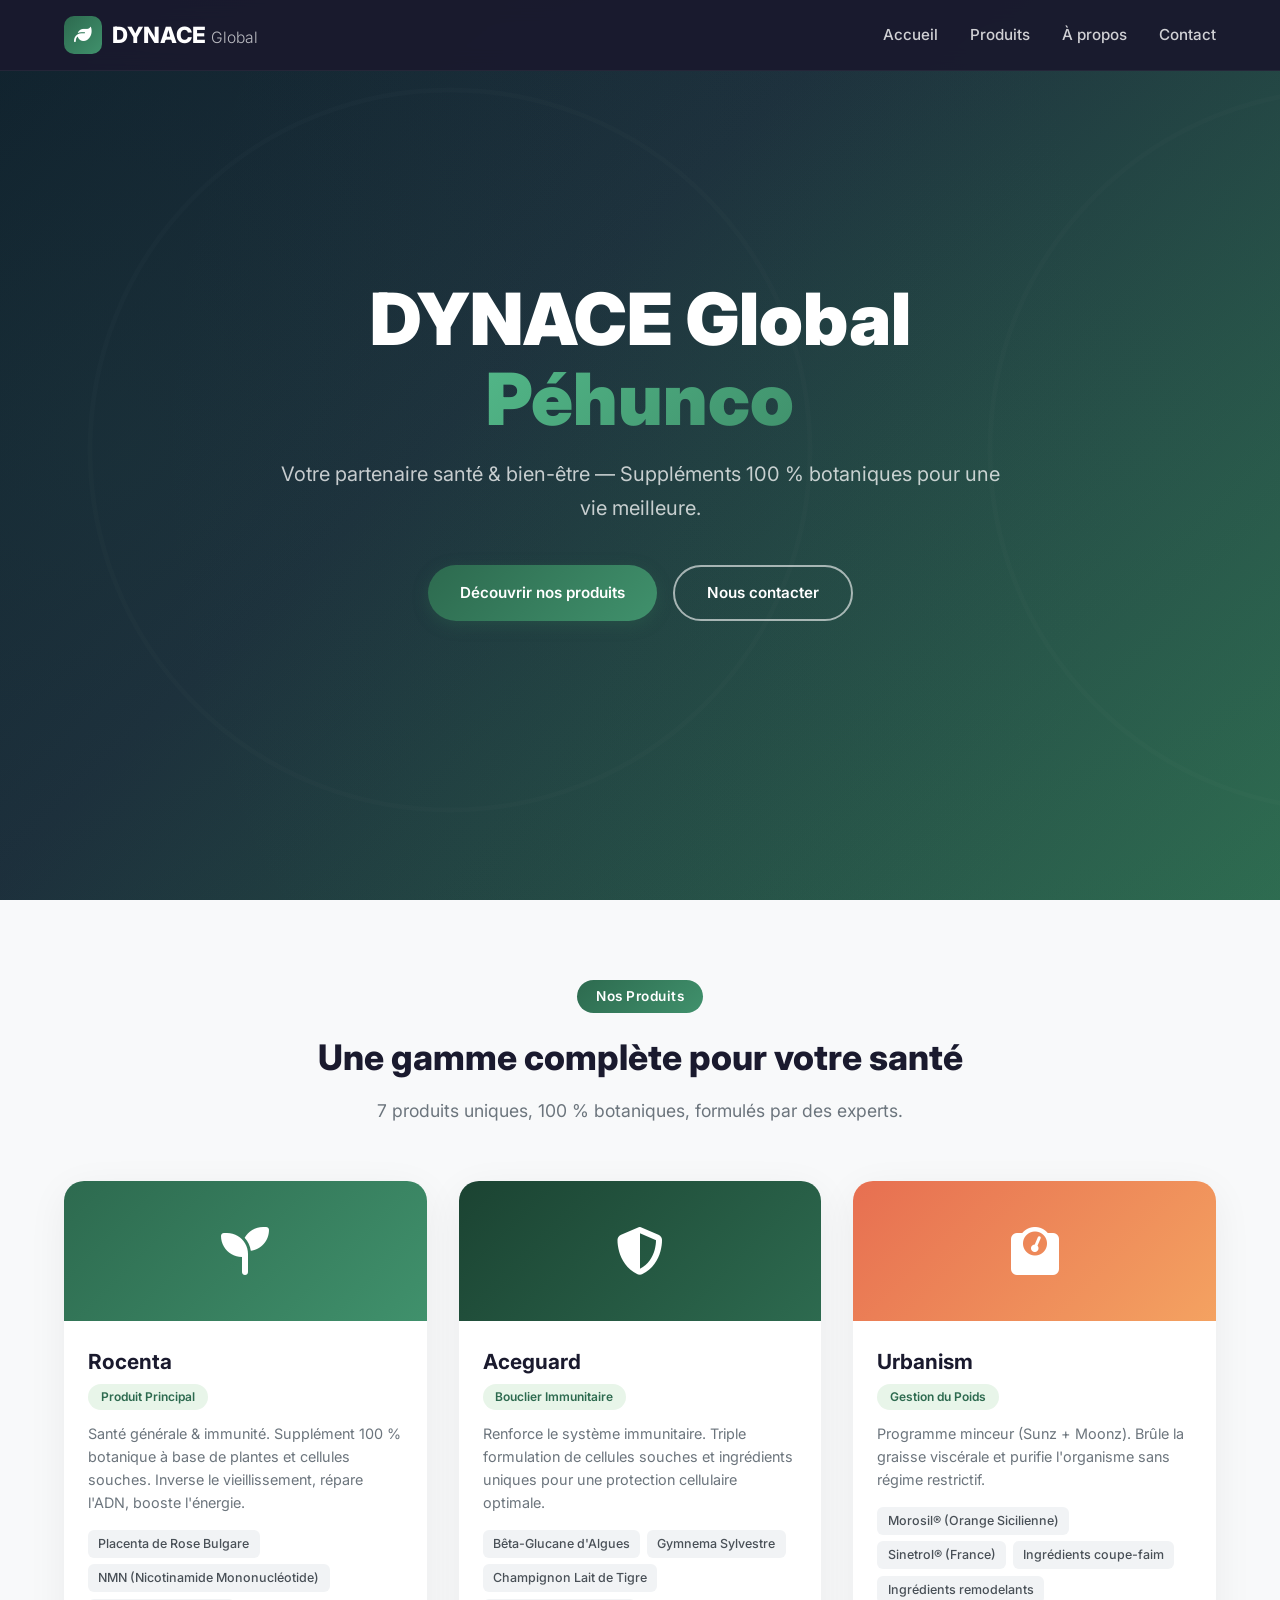
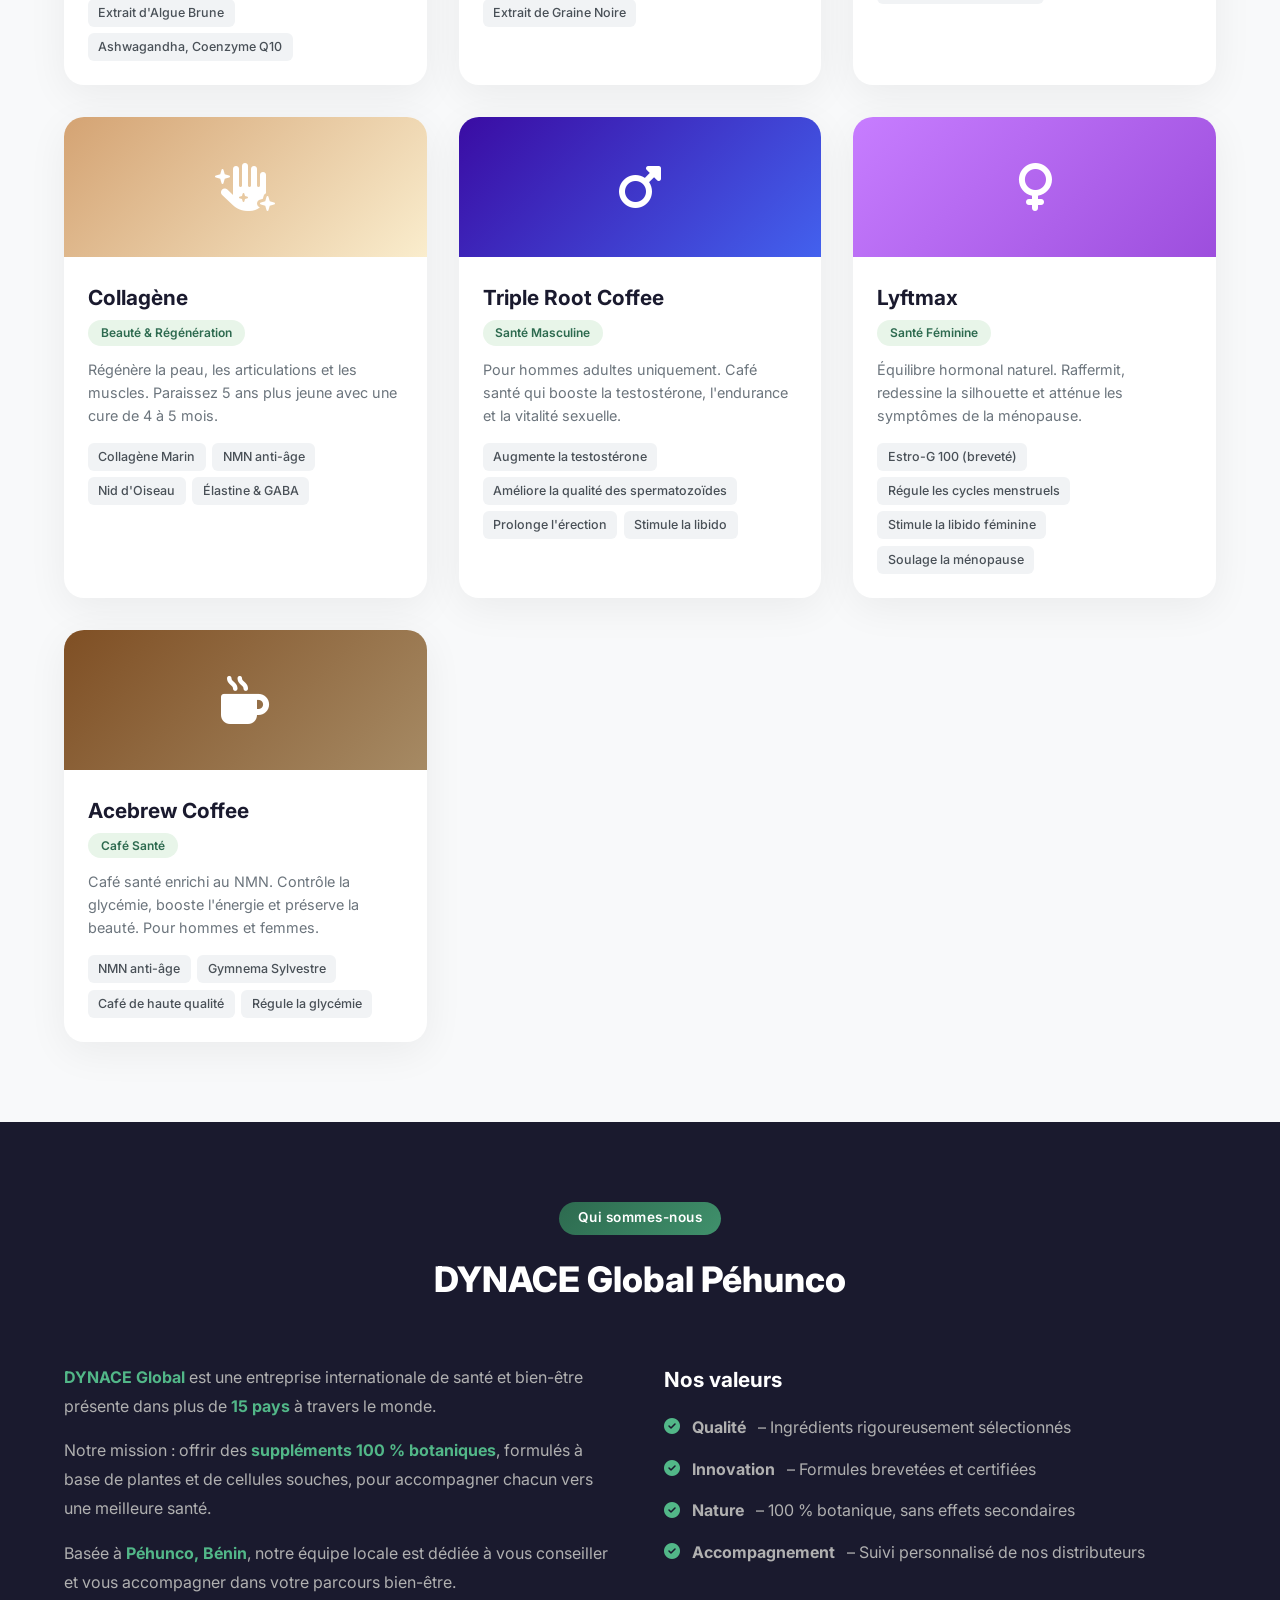
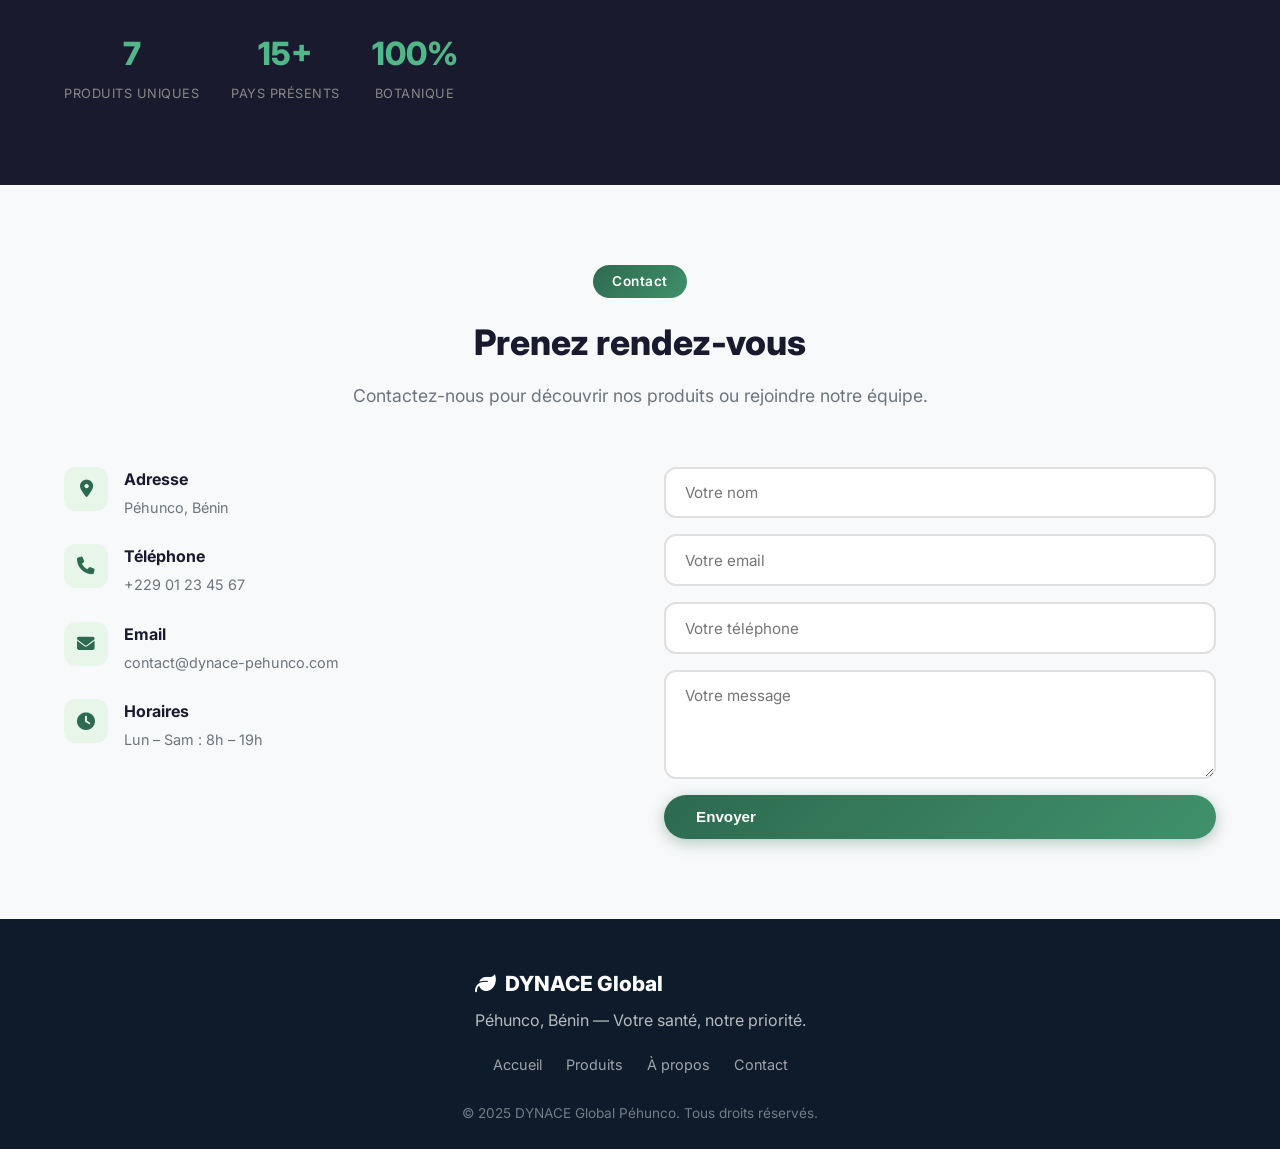
==== index.html @ d7b73de5 "Initial commit : site vitrine DYNACE Global Péhunco" ====
<!DOCTYPE html>
<html lang="fr">
<head>
    <meta charset="UTF-8" />
    <meta name="viewport" content="width=device-width, initial-scale=1.0"/>
    <title>DYNACE Global Péhunco – Santé & Bien-être</title>
    <meta name="description" content="DYNACE Global Péhunco – Suppléments botaniques innovants pour la santé, la beauté et le bien-être. Rocenta, Aceguard, Urbanism, Collagène, Triple Root Coffee, Lyftmax, Acebrew." />
    <link rel="preconnect" href="https://fonts.googleapis.com">
    <link href="https://fonts.googleapis.com/css2?family=Inter:wght@400;500;600;700;800;900&display=swap" rel="stylesheet">
    <link rel="stylesheet" href="https://cdnjs.cloudflare.com/ajax/libs/font-awesome/6.5.0/css/all.min.css">
    <link rel="stylesheet" href="styles.css" />
</head>
<body>

<!-- ============ HEADER / NAV ============ -->
<header class="header">
    <div class="container header-inner">
        <a href="#" class="logo">
            <span class="logo-icon"><i class="fas fa-leaf"></i></span>
            <span class="logo-text">DYNACE <small>Global</small></span>
        </a>
        <button class="nav-toggle" id="navToggle" aria-label="Menu">
            <i class="fas fa-bars"></i>
        </button>
        <nav class="nav" id="nav">
            <a href="#accueil">Accueil</a>
            <a href="#produits">Produits</a>
            <a href="#a-propos">À propos</a>
            <a href="#contact">Contact</a>
        </nav>
    </div>
</header>

<!-- ============ HERO ============ -->
<section class="hero" id="accueil">
    <div class="hero-overlay"></div>
    <div class="container hero-content">
        <h1 class="hero-title">DYNACE Global <span class="highlight">Péhunco</span></h1>
        <p class="hero-subtitle">Votre partenaire santé & bien-être — Suppléments 100 % botaniques pour une vie meilleure.</p>
        <div class="hero-actions">
            <a href="#produits" class="btn btn-primary">Découvrir nos produits</a>
            <a href="#contact" class="btn btn-outline">Nous contacter</a>
        </div>
    </div>
</section>

<!-- ============ PRODUITS ============ -->
<section class="section" id="produits">
    <div class="container">
        <div class="section-header">
            <span class="section-badge">Nos Produits</span>
            <h2>Une gamme complète pour votre santé</h2>
            <p>7 produits uniques, 100 % botaniques, formulés par des experts.</p>
        </div>

        <div class="produits-grid">
            <!-- Produit 1 -->
            <article class="produit-card">
                <div class="produit-image" style="background: linear-gradient(135deg, #2d6a4f, #40916c);">
                    <i class="fas fa-seedling"></i>
                </div>
                <div class="produit-body">
                    <h3>Rocenta</h3>
                    <span class="produit-tag">Produit Principal</span>
                    <p>Santé générale & immunité. Supplément 100 % botanique à base de plantes et cellules souches. Inverse le vieillissement, répare l'ADN, booste l'énergie.</p>
                    <ul>
                        <li>Placenta de Rose Bulgare</li>
                        <li>NMN (Nicotinamide Mononucléotide)</li>
                        <li>Extrait d'Algue Brune</li>
                        <li>Ashwagandha, Coenzyme Q10</li>
                    </ul>
                </div>
            </article>

            <!-- Produit 2 -->
            <article class="produit-card">
                <div class="produit-image" style="background: linear-gradient(135deg, #1b4332, #2d6a4f);">
                    <i class="fas fa-shield-halved"></i>
                </div>
                <div class="produit-body">
                    <h3>Aceguard</h3>
                    <span class="produit-tag">Bouclier Immunitaire</span>
                    <p>Renforce le système immunitaire. Triple formulation de cellules souches et ingrédients uniques pour une protection cellulaire optimale.</p>
                    <ul>
                        <li>Bêta-Glucane d'Algues</li>
                        <li>Gymnema Sylvestre</li>
                        <li>Champignon Lait de Tigre</li>
                        <li>Extrait de Graine Noire</li>
                    </ul>
                </div>
            </article>

            <!-- Produit 3 -->
            <article class="produit-card">
                <div class="produit-image" style="background: linear-gradient(135deg, #e76f51, #f4a261);">
                    <i class="fas fa-weight-scale"></i>
                </div>
                <div class="produit-body">
                    <h3>Urbanism</h3>
                    <span class="produit-tag">Gestion du Poids</span>
                    <p>Programme minceur (Sunz + Moonz). Brûle la graisse viscérale et purifie l'organisme sans régime restrictif.</p>
                    <ul>
                        <li>Morosil® (Orange Sicilienne)</li>
                        <li>Sinetrol® (France)</li>
                        <li>Ingrédients coupe-faim</li>
                        <li>Ingrédients remodelants</li>
                    </ul>
                </div>
            </article>

            <!-- Produit 4 -->
            <article class="produit-card">
                <div class="produit-image" style="background: linear-gradient(135deg, #d4a373, #faedcd);">
                    <i class="fas fa-hand-sparkles"></i>
                </div>
                <div class="produit-body">
                    <h3>Collagène</h3>
                    <span class="produit-tag">Beauté & Régénération</span>
                    <p>Régénère la peau, les articulations et les muscles. Paraissez 5 ans plus jeune avec une cure de 4 à 5 mois.</p>
                    <ul>
                        <li>Collagène Marin</li>
                        <li>NMN anti-âge</li>
                        <li>Nid d'Oiseau</li>
                        <li>Élastine & GABA</li>
                    </ul>
                </div>
            </article>

            <!-- Produit 5 -->
            <article class="produit-card">
                <div class="produit-image" style="background: linear-gradient(135deg, #3a0ca3, #4361ee);">
                    <i class="fas fa-mars"></i>
                </div>
                <div class="produit-body">
                    <h3>Triple Root Coffee</h3>
                    <span class="produit-tag">Santé Masculine</span>
                    <p>Pour hommes adultes uniquement. Café santé qui booste la testostérone, l'endurance et la vitalité sexuelle.</p>
                    <ul>
                        <li>Augmente la testostérone</li>
                        <li>Améliore la qualité des spermatozoïdes</li>
                        <li>Prolonge l'érection</li>
                        <li>Stimule la libido</li>
                    </ul>
                </div>
            </article>

            <!-- Produit 6 -->
            <article class="produit-card">
                <div class="produit-image" style="background: linear-gradient(135deg, #c77dff, #9d4edd);">
                    <i class="fas fa-venus"></i>
                </div>
                <div class="produit-body">
                    <h3>Lyftmax</h3>
                    <span class="produit-tag">Santé Féminine</span>
                    <p>Équilibre hormonal naturel. Raffermit, redessine la silhouette et atténue les symptômes de la ménopause.</p>
                    <ul>
                        <li>Estro-G 100 (breveté)</li>
                        <li>Régule les cycles menstruels</li>
                        <li>Stimule la libido féminine</li>
                        <li>Soulage la ménopause</li>
                    </ul>
                </div>
            </article>

            <!-- Produit 7 -->
            <article class="produit-card">
                <div class="produit-image" style="background: linear-gradient(135deg, #7f4f24, #a68a64);">
                    <i class="fas fa-mug-hot"></i>
                </div>
                <div class="produit-body">
                    <h3>Acebrew Coffee</h3>
                    <span class="produit-tag">Café Santé</span>
                    <p>Café santé enrichi au NMN. Contrôle la glycémie, booste l'énergie et préserve la beauté. Pour hommes et femmes.</p>
                    <ul>
                        <li>NMN anti-âge</li>
                        <li>Gymnema Sylvestre</li>
                        <li>Café de haute qualité</li>
                        <li>Régule la glycémie</li>
                    </ul>
                </div>
            </article>
        </div>
    </div>
</section>

<!-- ============ À PROPOS ============ -->
<section class="section section-dark" id="a-propos">
    <div class="container">
        <div class="section-header">
            <span class="section-badge">Qui sommes-nous</span>
            <h2>DYNACE Global Péhunco</h2>
        </div>
        <div class="about-grid">
            <div class="about-text">
                <p><strong>DYNACE Global</strong> est une entreprise internationale de santé et bien-être présente dans plus de <strong>15 pays</strong> à travers le monde.</p>
                <p>Notre mission : offrir des <strong>suppléments 100 % botaniques</strong>, formulés à base de plantes et de cellules souches, pour accompagner chacun vers une meilleure santé.</p>
                <p>Basée à <strong>Péhunco, Bénin</strong>, notre équipe locale est dédiée à vous conseiller et vous accompagner dans votre parcours bien-être.</p>
                <div class="about-stats">
                    <div><strong>7</strong><span>Produits uniques</span></div>
                    <div><strong>15+</strong><span>Pays présents</span></div>
                    <div><strong>100%</strong><span>Botanique</span></div>
                </div>
            </div>
            <div class="about-values">
                <h3>Nos valeurs</h3>
                <ul>
                    <li><i class="fas fa-check-circle"></i> <strong>Qualité</strong> – Ingrédients rigoureusement sélectionnés</li>
                    <li><i class="fas fa-check-circle"></i> <strong>Innovation</strong> – Formules brevetées et certifiées</li>
                    <li><i class="fas fa-check-circle"></i> <strong>Nature</strong> – 100 % botanique, sans effets secondaires</li>
                    <li><i class="fas fa-check-circle"></i> <strong>Accompagnement</strong> – Suivi personnalisé de nos distributeurs</li>
                </ul>
            </div>
        </div>
    </div>
</section>

<!-- ============ CONTACT ============ -->
<section class="section" id="contact">
    <div class="container">
        <div class="section-header">
            <span class="section-badge">Contact</span>
            <h2>Prenez rendez-vous</h2>
            <p>Contactez-nous pour découvrir nos produits ou rejoindre notre équipe.</p>
        </div>
        <div class="contact-grid">
            <div class="contact-info">
                <div class="contact-item">
                    <i class="fas fa-location-dot"></i>
                    <div>
                        <strong>Adresse</strong>
                        <span>Péhunco, Bénin</span>
                    </div>
                </div>
                <div class="contact-item">
                    <i class="fas fa-phone"></i>
                    <div>
                        <strong>Téléphone</strong>
                        <span>+229 01 23 45 67</span>
                    </div>
                </div>
                <div class="contact-item">
                    <i class="fas fa-envelope"></i>
                    <div>
                        <strong>Email</strong>
                        <span>contact@dynace-pehunco.com</span>
                    </div>
                </div>
                <div class="contact-item">
                    <i class="fas fa-clock"></i>
                    <div>
                        <strong>Horaires</strong>
                        <span>Lun – Sam : 8h – 19h</span>
                    </div>
                </div>
            </div>
            <form class="contact-form" id="contactForm">
                <input type="text" placeholder="Votre nom" required>
                <input type="email" placeholder="Votre email" required>
                <input type="tel" placeholder="Votre téléphone">
                <textarea rows="4" placeholder="Votre message" required></textarea>
                <button type="submit" class="btn btn-primary">Envoyer</button>
            </form>
        </div>
    </div>
</section>

<!-- ============ FOOTER ============ -->
<footer class="footer">
    <div class="container footer-inner">
        <div class="footer-brand">
            <span class="logo"><i class="fas fa-leaf"></i> DYNACE Global</span>
            <p>Péhunco, Bénin — Votre santé, notre priorité.</p>
        </div>
        <div class="footer-links">
            <a href="#accueil">Accueil</a>
            <a href="#produits">Produits</a>
            <a href="#a-propos">À propos</a>
            <a href="#contact">Contact</a>
        </div>
        <p class="footer-copy">&copy; 2025 DYNACE Global Péhunco. Tous droits réservés.</p>
    </div>
</footer>

<!-- ============ SCROLL TO TOP ============ -->
<button id="scrollTop" class="scroll-top" aria-label="Remonter"><i class="fas fa-arrow-up"></i></button>

<script src="script.js"></script>
</body>
</html>
---- styles.css ----
/* ============================
   RESET & BASE
   ============================ */
*, *::before, *::after {
    margin: 0;
    padding: 0;
    box-sizing: border-box;
}

html {
    scroll-behavior: smooth;
}

body {
    font-family: 'Inter', -apple-system, BlinkMacSystemFont, sans-serif;
    color: #1a1a2e;
    background: #f8f9fa;
    line-height: 1.6;
}

a {
    text-decoration: none;
    color: inherit;
}

img {
    max-width: 100%;
    display: block;
}

ul {
    list-style: none;
}

.container {
    max-width: 1200px;
    margin: 0 auto;
    padding: 0 1.5rem;
}

.section {
    padding: 5rem 0;
}

.section-dark {
    background: #1a1a2e;
    color: #e0e0e0;
}

.section-dark .section-header h2 {
    color: #fff;
}

.section-header {
    text-align: center;
    margin-bottom: 3.5rem;
}

.section-badge {
    display: inline-block;
    background: linear-gradient(135deg, #2d6a4f, #40916c);
    color: #fff;
    padding: 0.35rem 1.2rem;
    border-radius: 50px;
    font-size: 0.85rem;
    font-weight: 600;
    letter-spacing: 0.5px;
    margin-bottom: 1rem;
}

.section-header h2 {
    font-size: 2.2rem;
    font-weight: 800;
    margin-bottom: 0.75rem;
    color: #1a1a2e;
}

.section-header p {
    color: #6c757d;
    font-size: 1.1rem;
    max-width: 600px;
    margin: 0 auto;
}

/* ============================
   BUTTONS
   ============================ */
.btn {
    display: inline-flex;
    align-items: center;
    gap: 0.5rem;
    padding: 0.85rem 2rem;
    border-radius: 50px;
    font-weight: 600;
    font-size: 0.95rem;
    cursor: pointer;
    transition: all 0.3s ease;
    border: none;
}

.btn-primary {
    background: linear-gradient(135deg, #2d6a4f, #40916c);
    color: #fff;
    box-shadow: 0 4px 15px rgba(45, 106, 79, 0.35);
}

.btn-primary:hover {
    transform: translateY(-2px);
    box-shadow: 0 6px 25px rgba(45, 106, 79, 0.45);
}

.btn-outline {
    background: transparent;
    color: #fff;
    border: 2px solid rgba(255,255,255,0.6);
}

.btn-outline:hover {
    background: rgba(255,255,255,0.1);
    border-color: #fff;
}

/* ============================
   HEADER
   ============================ */
.header {
    position: fixed;
    top: 0;
    left: 0;
    width: 100%;
    z-index: 1000;
    background: rgba(26, 26, 46, 0.95);
    backdrop-filter: blur(10px);
    border-bottom: 1px solid rgba(255,255,255,0.05);
}

.header-inner {
    display: flex;
    align-items: center;
    justify-content: space-between;
    height: 70px;
}

.logo {
    display: flex;
    align-items: center;
    gap: 0.6rem;
    font-size: 1.4rem;
    font-weight: 800;
    color: #fff;
}

.logo-icon {
    display: flex;
    align-items: center;
    justify-content: center;
    width: 38px;
    height: 38px;
    background: linear-gradient(135deg, #2d6a4f, #40916c);
    border-radius: 10px;
    font-size: 1.1rem;
    color: #fff;
}

.logo small {
    font-weight: 300;
    font-size: 0.7em;
    opacity: 0.7;
}

.nav {
    display: flex;
    gap: 2rem;
}

.nav a {
    color: rgba(255,255,255,0.8);
    font-weight: 500;
    font-size: 0.95rem;
    transition: color 0.3s;
    position: relative;
}

.nav a::after {
    content: '';
    position: absolute;
    bottom: -4px;
    left: 0;
    width: 0;
    height: 2px;
    background: #40916c;
    transition: width 0.3s;
}

.nav a:hover {
    color: #fff;
}

.nav a:hover::after {
    width: 100%;
}

.nav-toggle {
    display: none;
    background: none;
    border: none;
    color: #fff;
    font-size: 1.5rem;
    cursor: pointer;
}

/* ============================
   HERO
   ============================ */
.hero {
    position: relative;
    min-height: 100vh;
    display: flex;
    align-items: center;
    justify-content: center;
    background: linear-gradient(135deg, #0d1b2a 0%, #1b2a3a 40%, #2d6a4f 100%);
    overflow: hidden;
}

.hero::before {
    content: '';
    position: absolute;
    top: -50%;
    left: -50%;
    width: 200%;
    height: 200%;
    background: radial-gradient(circle at 30% 50%, rgba(45, 106, 79, 0.15) 0%, transparent 50%),
                radial-gradient(circle at 70% 50%, rgba(65, 145, 108, 0.1) 0%, transparent 50%);
    animation: heroGlow 10s ease-in-out infinite alternate;
}

@keyframes heroGlow {
    0% { transform: translate(0, 0); }
    100% { transform: translate(-5%, 5%); }
}

.hero-overlay {
    position: absolute;
    inset: 0;
    background: url('data:image/svg+xml,<svg viewBox="0 0 100 100" xmlns="http://www.w3.org/2000/svg"><circle cx="50" cy="50" r="40" fill="none" stroke="rgba(255,255,255,0.03)" stroke-width="0.5"/></svg>') repeat;
    opacity: 0.4;
}

.hero-content {
    position: relative;
    z-index: 1;
    text-align: center;
    max-width: 800px;
    padding: 2rem;
}

.hero-title {
    font-size: clamp(2.5rem, 6vw, 4.5rem);
    font-weight: 900;
    color: #fff;
    line-height: 1.1;
    margin-bottom: 1.2rem;
}

.hero-title .highlight {
    background: linear-gradient(135deg, #52b788, #40916c);
    -webkit-background-clip: text;
    -webkit-text-fill-color: transparent;
    background-clip: text;
}

.hero-subtitle {
    font-size: clamp(1rem, 2vw, 1.25rem);
    color: rgba(255,255,255,0.75);
    margin-bottom: 2.5rem;
    line-height: 1.7;
}

.hero-actions {
    display: flex;
    gap: 1rem;
    justify-content: center;
    flex-wrap: wrap;
}

/* ============================
   PRODUITS
   ============================ */
.produits-grid {
    display: grid;
    grid-template-columns: repeat(auto-fill, minmax(300px, 1fr));
    gap: 2rem;
}

.produit-card {
    background: #fff;
    border-radius: 20px;
    overflow: hidden;
    box-shadow: 0 10px 40px rgba(0,0,0,0.06);
    transition: transform 0.4s ease, box-shadow 0.4s ease;
}

.produit-card:hover {
    transform: translateY(-8px);
    box-shadow: 0 20px 60px rgba(0,0,0,0.1);
}

.produit-image {
    height: 140px;
    display: flex;
    align-items: center;
    justify-content: center;
    font-size: 3rem;
    color: #fff;
}

.produit-body {
    padding: 1.5rem;
}

.produit-body h3 {
    font-size: 1.3rem;
    font-weight: 700;
    margin-bottom: 0.3rem;
}

.produit-tag {
    display: inline-block;
    background: #e8f5e9;
    color: #2d6a4f;
    padding: 0.2rem 0.8rem;
    border-radius: 50px;
    font-size: 0.75rem;
    font-weight: 600;
    margin-bottom: 0.75rem;
}

.produit-body p {
    color: #6c757d;
    font-size: 0.9rem;
    margin-bottom: 1rem;
    line-height: 1.6;
}

.produit-body ul {
    display: flex;
    flex-wrap: wrap;
    gap: 0.4rem;
}

.produit-body ul li {
    background: #f1f3f5;
    color: #495057;
    padding: 0.25rem 0.65rem;
    border-radius: 6px;
    font-size: 0.78rem;
    font-weight: 500;
}

/* ============================
   ABOUT
   ============================ */
.about-grid {
    display: grid;
    grid-template-columns: 1fr 1fr;
    gap: 3rem;
    align-items: start;
}

.about-text p {
    margin-bottom: 1rem;
    line-height: 1.8;
    color: #b0b0b0;
}

.about-text p strong {
    color: #52b788;
}

.about-stats {
    display: flex;
    gap: 2rem;
    margin-top: 2rem;
}

.about-stats div {
    text-align: center;
}

.about-stats strong {
    display: block;
    font-size: 2rem;
    color: #52b788;
    font-weight: 800;
}

.about-stats span {
    font-size: 0.8rem;
    color: #888;
    text-transform: uppercase;
    letter-spacing: 0.5px;
}

.about-values h3 {
    color: #fff;
    font-size: 1.3rem;
    margin-bottom: 1.2rem;
}

.about-values ul li {
    display: flex;
    align-items: flex-start;
    gap: 0.75rem;
    margin-bottom: 1rem;
    color: #b0b0b0;
}

.about-values ul li i {
    color: #52b788;
    margin-top: 0.2rem;
    flex-shrink: 0;
}

/* ============================
   CONTACT
   ============================ */
.contact-grid {
    display: grid;
    grid-template-columns: 1fr 1fr;
    gap: 3rem;
}

.contact-info {
    display: flex;
    flex-direction: column;
    gap: 1.5rem;
}

.contact-item {
    display: flex;
    align-items: flex-start;
    gap: 1rem;
}

.contact-item i {
    width: 44px;
    height: 44px;
    display: flex;
    align-items: center;
    justify-content: center;
    background: #e8f5e9;
    color: #2d6a4f;
    border-radius: 12px;
    font-size: 1.1rem;
    flex-shrink: 0;
}

.contact-item strong {
    display: block;
    font-size: 1rem;
    margin-bottom: 0.15rem;
}

.contact-item span {
    color: #6c757d;
    font-size: 0.9rem;
}

.contact-form {
    display: flex;
    flex-direction: column;
    gap: 1rem;
}

.contact-form input,
.contact-form textarea {
    padding: 0.9rem 1.2rem;
    border: 2px solid #e0e0e0;
    border-radius: 12px;
    font-family: inherit;
    font-size: 0.95rem;
    transition: border-color 0.3s;
    outline: none;
    background: #fff;
}

.contact-form input:focus,
.contact-form textarea:focus {
    border-color: #40916c;
}

/* ============================
   FOOTER
   ============================ */
.footer {
    background: #0d1b2a;
    color: rgba(255,255,255,0.7);
    padding: 3rem 0 1.5rem;
}

.footer-inner {
    display: flex;
    flex-direction: column;
    align-items: center;
    text-align: center;
    gap: 1.2rem;
}

.footer-brand .logo {
    font-size: 1.3rem;
    margin-bottom: 0.5rem;
}

.footer-links {
    display: flex;
    gap: 1.5rem;
}

.footer-links a {
    color: rgba(255,255,255,0.6);
    font-size: 0.9rem;
    transition: color 0.3s;
}

.footer-links a:hover {
    color: #52b788;
}

.footer-copy {
    font-size: 0.85rem;
    opacity: 0.6;
    margin-top: 0.5rem;
}

/* ============================
   SCROLL TOP
   ============================ */
.scroll-top {
    position: fixed;
    bottom: 2rem;
    right: 2rem;
    width: 48px;
    height: 48px;
    border-radius: 50%;
    background: linear-gradient(135deg, #2d6a4f, #40916c);
    color: #fff;
    border: none;
    font-size: 1.1rem;
    cursor: pointer;
    box-shadow: 0 4px 15px rgba(45, 106, 79, 0.35);
    opacity: 0;
    visibility: hidden;
    transform: translateY(20px);
    transition: all 0.3s ease;
    z-index: 999;
}

.scroll-top.visible {
    opacity: 1;
    visibility: visible;
    transform: translateY(0);
}

.scroll-top:hover {
    transform: translateY(-3px);
}

/* ============================
   RESPONSIVE
   ============================ */
@media (max-width: 768px) {
    .nav {
        position: fixed;
        top: 70px;
        left: 0;
        width: 100%;
        background: rgba(26, 26, 46, 0.98);
        flex-direction: column;
        align-items: center;
        padding: 2rem;
        gap: 1.5rem;
        transform: translateY(-100%);
        opacity: 0;
        transition: all 0.3s ease;
        pointer-events: none;
    }

    .nav.open {
        transform: translateY(0);
        opacity: 1;
        pointer-events: all;
    }

    .nav-toggle {
        display: block;
    }

    .about-grid,
    .contact-grid {
        grid-template-columns: 1fr;
    }

    .produits-grid {
        grid-template-columns: 1fr;
    }

    .section-header h2 {
        font-size: 1.6rem;
    }

    .hero-title {
        font-size: 2.2rem;
    }

    .about-stats {
        flex-wrap: wrap;
        gap: 1rem;
    }
}
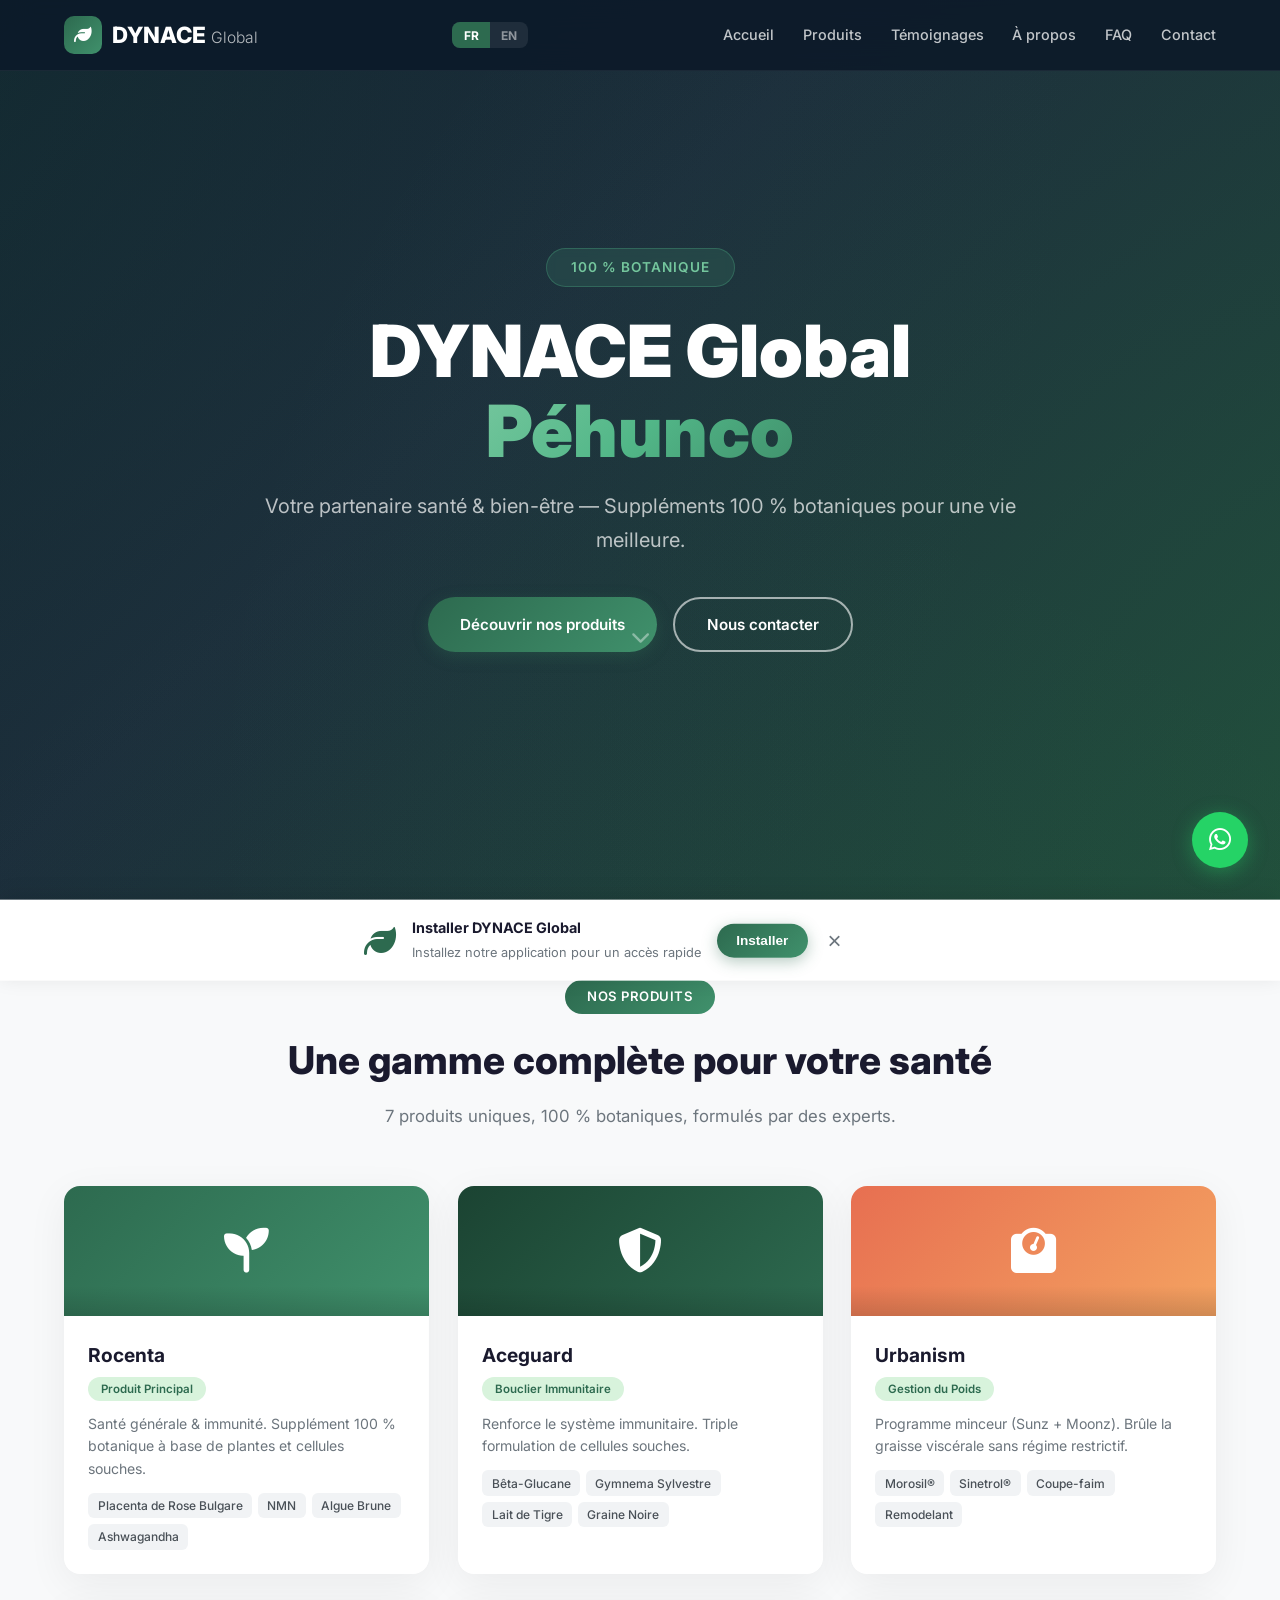
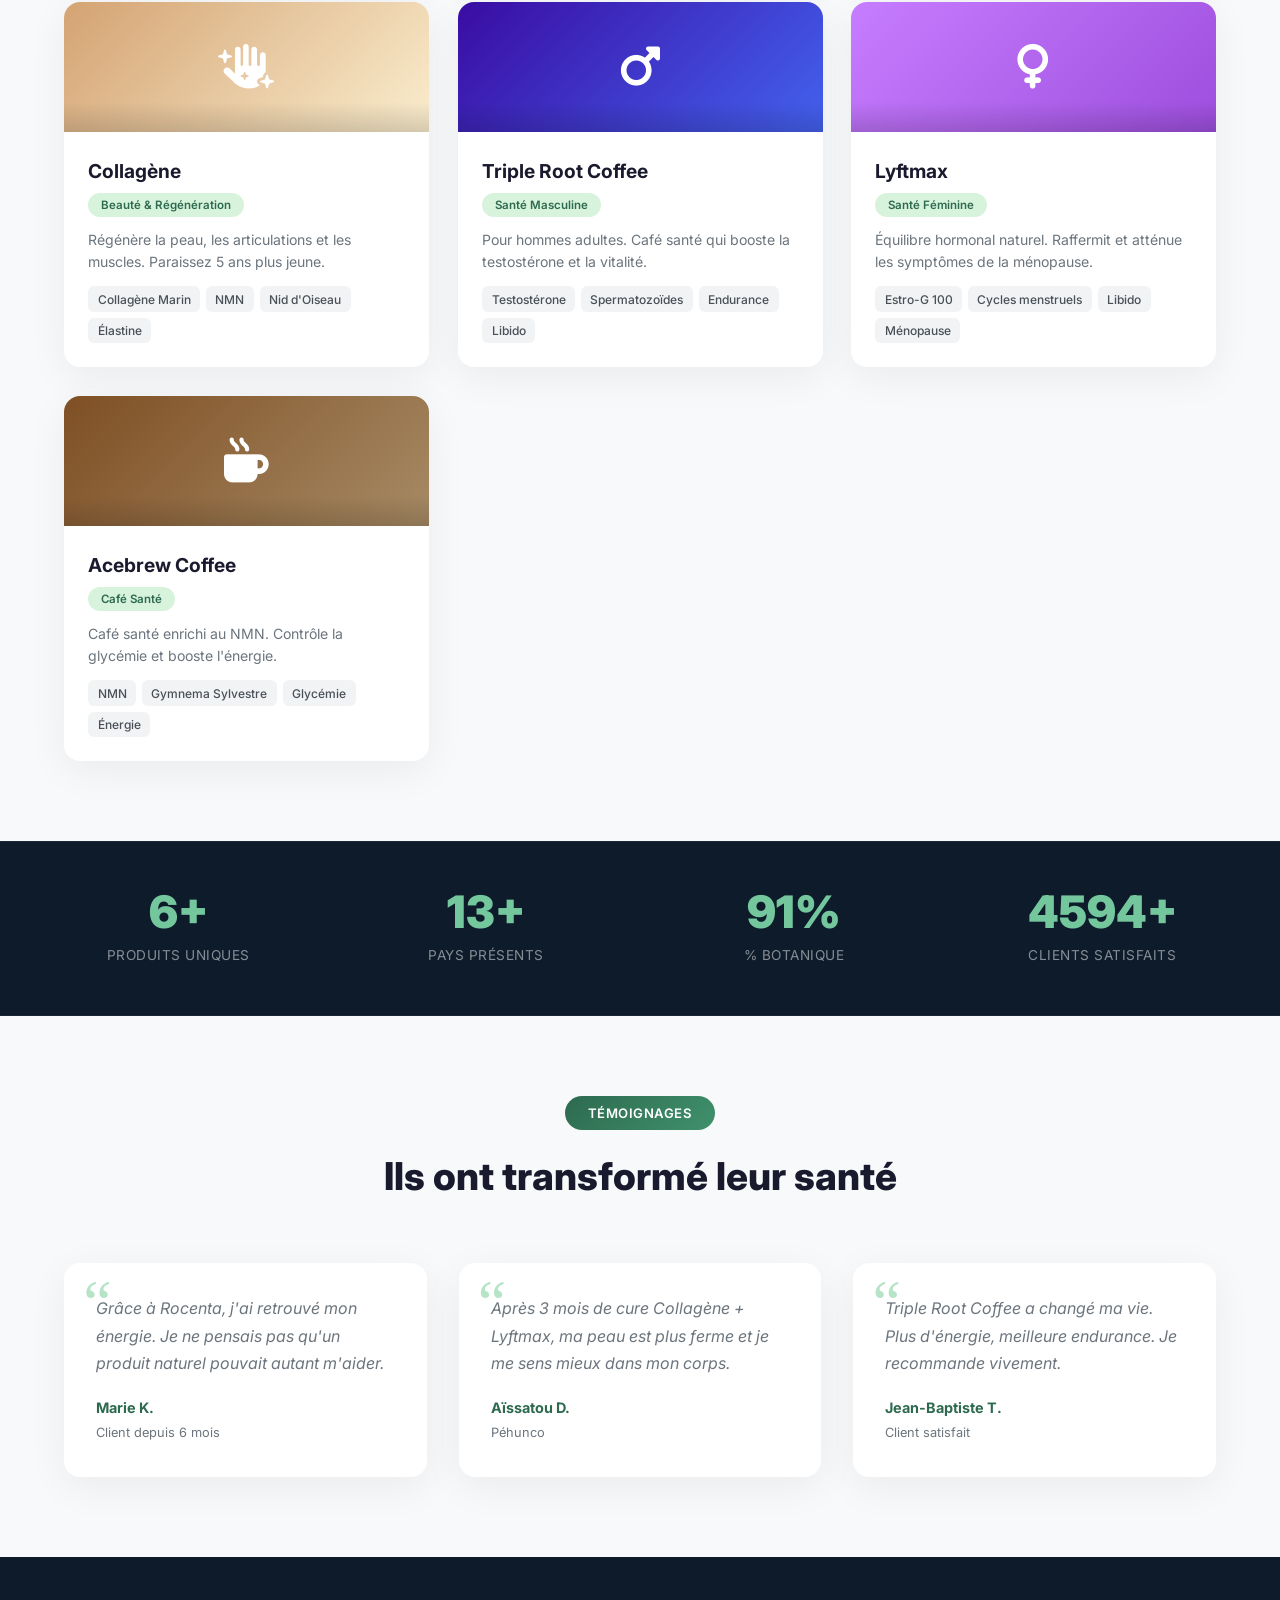
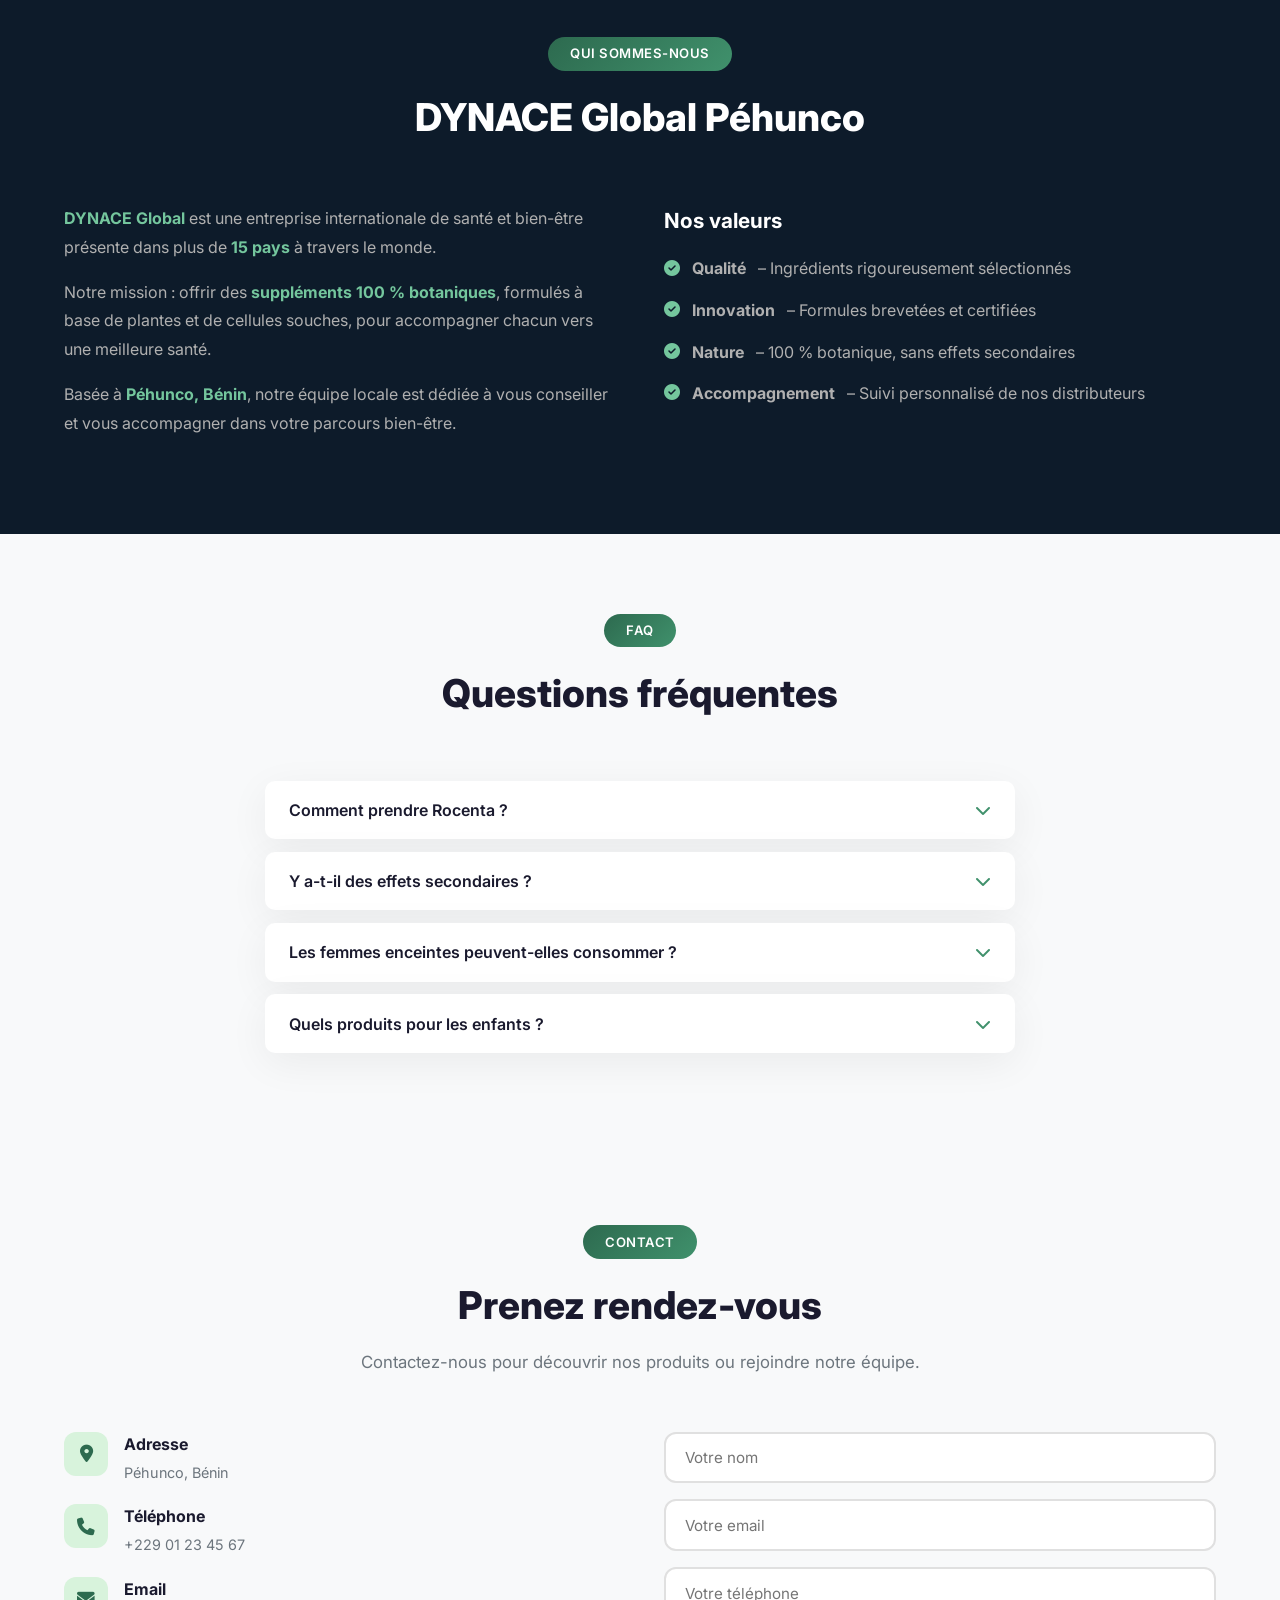
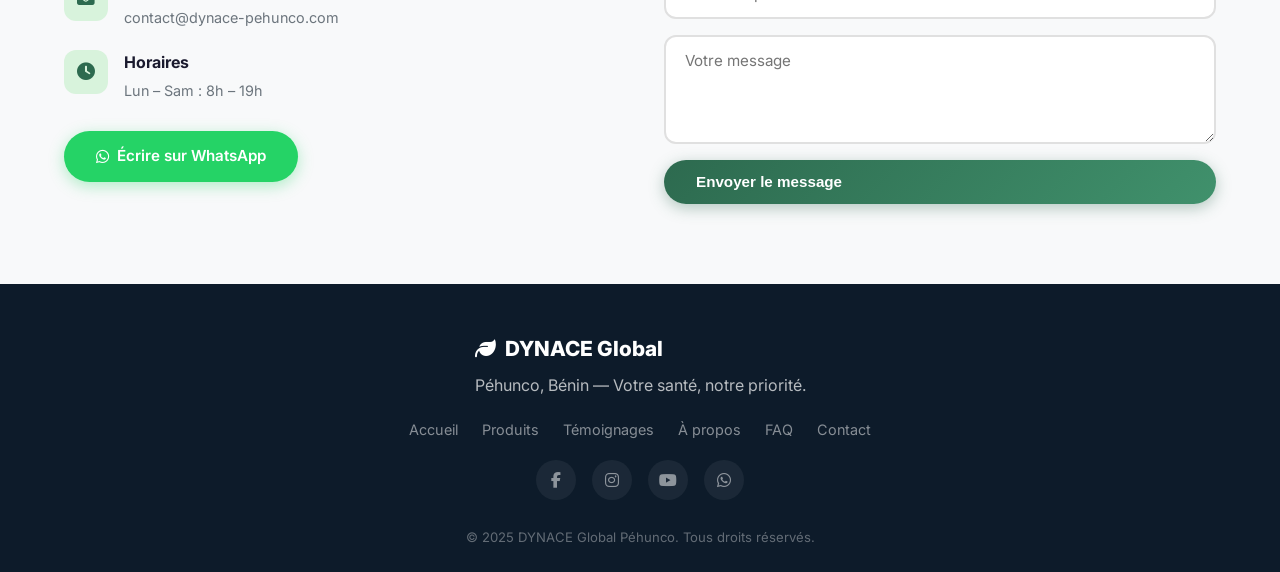
==== commit 84d99c44: "v2 : Design modernisé, PWA, multi-langue FR/EN, SEO, témoignages, FAQ, WhatsApp, animations" ====
--- a/index.html
+++ b/index.html
@@ -1,287 +1,231 @@
 <!DOCTYPE html>
-<html lang="fr">
+<html lang="fr" data-lang="fr">
 <head>
-    <meta charset="UTF-8" />
-    <meta name="viewport" content="width=device-width, initial-scale=1.0"/>
-    <title>DYNACE Global Péhunco – Santé & Bien-être</title>
-    <meta name="description" content="DYNACE Global Péhunco – Suppléments botaniques innovants pour la santé, la beauté et le bien-être. Rocenta, Aceguard, Urbanism, Collagène, Triple Root Coffee, Lyftmax, Acebrew." />
-    <link rel="preconnect" href="https://fonts.googleapis.com">
-    <link href="https://fonts.googleapis.com/css2?family=Inter:wght@400;500;600;700;800;900&display=swap" rel="stylesheet">
-    <link rel="stylesheet" href="https://cdnjs.cloudflare.com/ajax/libs/font-awesome/6.5.0/css/all.min.css">
-    <link rel="stylesheet" href="styles.css" />
+<meta charset="UTF-8" />
+<meta name="viewport" content="width=device-width,initial-scale=1.0,maximum-scale=5.0" />
+<title data-i18n="meta_title">DYNACE Global Péhunco – Santé & Bien-être</title>
+<meta name="description" content="DYNACE Global Péhunco – Suppléments botaniques innovants pour la santé, la beauté et le bien-être. Rocenta, Aceguard, Urbanism, Collagène, Triple Root Coffee, Lyftmax, Acebrew." />
+<meta name="keywords" content="DYNACE, Péhunco, Bénin, santé, bien-être, suppléments, botanique, Rocenta, Aceguard" />
+<meta name="author" content="DYNACE Global Péhunco" />
+<meta name="robots" content="index, follow" />
+<meta property="og:title" content="DYNACE Global Péhunco – Santé & Bien-être" />
+<meta property="og:description" content="Suppléments 100% botaniques pour la santé, la beauté et le bien-être." />
+<meta property="og:type" content="website" />
+<meta property="og:url" content="https://cideg-dev.github.io/dynace-global-pehunco/" />
+<meta property="og:locale" content="fr_FR" />
+<meta name="theme-color" content="#2d6a4f" />
+<link rel="canonical" href="https://cideg-dev.github.io/dynace-global-pehunco/" />
+<link rel="icon" type="image/svg+xml" href="favicon.svg" />
+<link rel="apple-touch-icon" href="favicon.svg" />
+<link rel="manifest" href="manifest.json" />
+<link rel="preconnect" href="https://fonts.googleapis.com">
+<link href="https://fonts.googleapis.com/css2?family=Inter:wght@400;500;600;700;800;900&display=swap" rel="stylesheet">
+<link rel="stylesheet" href="https://cdnjs.cloudflare.com/ajax/libs/font-awesome/6.5.0/css/all.min.css">
+<link rel="stylesheet" href="styles.css" />
 </head>
 <body>
 
-<!-- ============ HEADER / NAV ============ -->
-<header class="header">
+<!-- ===== HEADER ===== -->
+<header class="header" id="header" role="banner">
     <div class="container header-inner">
-        <a href="#" class="logo">
+        <a href="#" class="logo" aria-label="DYNACE Global accueil">
             <span class="logo-icon"><i class="fas fa-leaf"></i></span>
             <span class="logo-text">DYNACE <small>Global</small></span>
         </a>
-        <button class="nav-toggle" id="navToggle" aria-label="Menu">
-            <i class="fas fa-bars"></i>
-        </button>
-        <nav class="nav" id="nav">
-            <a href="#accueil">Accueil</a>
-            <a href="#produits">Produits</a>
-            <a href="#a-propos">À propos</a>
-            <a href="#contact">Contact</a>
+        <div class="header-right">
+            <div class="lang-switch" role="radiogroup" aria-label="Langue">
+                <button class="lang-btn active" data-lang="fr" aria-pressed="true" role="radio">FR</button>
+                <button class="lang-btn" data-lang="en" aria-pressed="false" role="radio">EN</button>
+            </div>
+            <button class="nav-toggle" id="navToggle" aria-label="Menu" aria-expanded="false">
+                <i class="fas fa-bars"></i>
+            </button>
+        </div>
+        <nav class="nav" id="nav" role="navigation" aria-label="Navigation principale">
+            <a href="#accueil" data-i18n="nav_home">Accueil</a>
+            <a href="#produits" data-i18n="nav_products">Produits</a>
+            <a href="#temoignages" data-i18n="nav_testimonials">Témoignages</a>
+            <a href="#a-propos" data-i18n="nav_about">À propos</a>
+            <a href="#faq" data-i18n="nav_faq">FAQ</a>
+            <a href="#contact" data-i18n="nav_contact">Contact</a>
         </nav>
     </div>
 </header>
 
-<!-- ============ HERO ============ -->
-<section class="hero" id="accueil">
-    <div class="hero-overlay"></div>
+<!-- ===== HERO ===== -->
+<section class="hero" id="accueil" aria-label="Accueil">
+    <div class="hero-bg"></div>
     <div class="container hero-content">
-        <h1 class="hero-title">DYNACE Global <span class="highlight">Péhunco</span></h1>
-        <p class="hero-subtitle">Votre partenaire santé & bien-être — Suppléments 100 % botaniques pour une vie meilleure.</p>
+        <span class="hero-badge" data-i18n="hero_badge">100 % Botanique</span>
+        <h1 class="hero-title" data-i18n="hero_title">DYNACE Global <span class="highlight">Péhunco</span></h1>
+        <p class="hero-subtitle" data-i18n="hero_sub">Votre partenaire santé & bien-être — Suppléments 100 % botaniques pour une vie meilleure.</p>
         <div class="hero-actions">
-            <a href="#produits" class="btn btn-primary">Découvrir nos produits</a>
-            <a href="#contact" class="btn btn-outline">Nous contacter</a>
-        </div>
-    </div>
-</section>
-
-<!-- ============ PRODUITS ============ -->
-<section class="section" id="produits">
-    <div class="container">
-        <div class="section-header">
-            <span class="section-badge">Nos Produits</span>
-            <h2>Une gamme complète pour votre santé</h2>
-            <p>7 produits uniques, 100 % botaniques, formulés par des experts.</p>
-        </div>
-
-        <div class="produits-grid">
-            <!-- Produit 1 -->
-            <article class="produit-card">
-                <div class="produit-image" style="background: linear-gradient(135deg, #2d6a4f, #40916c);">
-                    <i class="fas fa-seedling"></i>
-                </div>
-                <div class="produit-body">
-                    <h3>Rocenta</h3>
-                    <span class="produit-tag">Produit Principal</span>
-                    <p>Santé générale & immunité. Supplément 100 % botanique à base de plantes et cellules souches. Inverse le vieillissement, répare l'ADN, booste l'énergie.</p>
-                    <ul>
-                        <li>Placenta de Rose Bulgare</li>
-                        <li>NMN (Nicotinamide Mononucléotide)</li>
-                        <li>Extrait d'Algue Brune</li>
-                        <li>Ashwagandha, Coenzyme Q10</li>
-                    </ul>
-                </div>
-            </article>
-
-            <!-- Produit 2 -->
-            <article class="produit-card">
-                <div class="produit-image" style="background: linear-gradient(135deg, #1b4332, #2d6a4f);">
-                    <i class="fas fa-shield-halved"></i>
-                </div>
-                <div class="produit-body">
-                    <h3>Aceguard</h3>
-                    <span class="produit-tag">Bouclier Immunitaire</span>
-                    <p>Renforce le système immunitaire. Triple formulation de cellules souches et ingrédients uniques pour une protection cellulaire optimale.</p>
-                    <ul>
-                        <li>Bêta-Glucane d'Algues</li>
-                        <li>Gymnema Sylvestre</li>
-                        <li>Champignon Lait de Tigre</li>
-                        <li>Extrait de Graine Noire</li>
-                    </ul>
-                </div>
-            </article>
-
-            <!-- Produit 3 -->
-            <article class="produit-card">
-                <div class="produit-image" style="background: linear-gradient(135deg, #e76f51, #f4a261);">
-                    <i class="fas fa-weight-scale"></i>
-                </div>
-                <div class="produit-body">
-                    <h3>Urbanism</h3>
-                    <span class="produit-tag">Gestion du Poids</span>
-                    <p>Programme minceur (Sunz + Moonz). Brûle la graisse viscérale et purifie l'organisme sans régime restrictif.</p>
-                    <ul>
-                        <li>Morosil® (Orange Sicilienne)</li>
-                        <li>Sinetrol® (France)</li>
-                        <li>Ingrédients coupe-faim</li>
-                        <li>Ingrédients remodelants</li>
-                    </ul>
-                </div>
-            </article>
-
-            <!-- Produit 4 -->
-            <article class="produit-card">
-                <div class="produit-image" style="background: linear-gradient(135deg, #d4a373, #faedcd);">
-                    <i class="fas fa-hand-sparkles"></i>
-                </div>
-                <div class="produit-body">
-                    <h3>Collagène</h3>
-                    <span class="produit-tag">Beauté & Régénération</span>
-                    <p>Régénère la peau, les articulations et les muscles. Paraissez 5 ans plus jeune avec une cure de 4 à 5 mois.</p>
-                    <ul>
-                        <li>Collagène Marin</li>
-                        <li>NMN anti-âge</li>
-                        <li>Nid d'Oiseau</li>
-                        <li>Élastine & GABA</li>
-                    </ul>
-                </div>
-            </article>
-
-            <!-- Produit 5 -->
-            <article class="produit-card">
-                <div class="produit-image" style="background: linear-gradient(135deg, #3a0ca3, #4361ee);">
-                    <i class="fas fa-mars"></i>
-                </div>
-                <div class="produit-body">
-                    <h3>Triple Root Coffee</h3>
-                    <span class="produit-tag">Santé Masculine</span>
-                    <p>Pour hommes adultes uniquement. Café santé qui booste la testostérone, l'endurance et la vitalité sexuelle.</p>
-                    <ul>
-                        <li>Augmente la testostérone</li>
-                        <li>Améliore la qualité des spermatozoïdes</li>
-                        <li>Prolonge l'érection</li>
-                        <li>Stimule la libido</li>
-                    </ul>
-                </div>
-            </article>
-
-            <!-- Produit 6 -->
-            <article class="produit-card">
-                <div class="produit-image" style="background: linear-gradient(135deg, #c77dff, #9d4edd);">
-                    <i class="fas fa-venus"></i>
-                </div>
-                <div class="produit-body">
-                    <h3>Lyftmax</h3>
-                    <span class="produit-tag">Santé Féminine</span>
-                    <p>Équilibre hormonal naturel. Raffermit, redessine la silhouette et atténue les symptômes de la ménopause.</p>
-                    <ul>
-                        <li>Estro-G 100 (breveté)</li>
-                        <li>Régule les cycles menstruels</li>
-                        <li>Stimule la libido féminine</li>
-                        <li>Soulage la ménopause</li>
-                    </ul>
-                </div>
-            </article>
-
-            <!-- Produit 7 -->
-            <article class="produit-card">
-                <div class="produit-image" style="background: linear-gradient(135deg, #7f4f24, #a68a64);">
-                    <i class="fas fa-mug-hot"></i>
-                </div>
-                <div class="produit-body">
-                    <h3>Acebrew Coffee</h3>
-                    <span class="produit-tag">Café Santé</span>
-                    <p>Café santé enrichi au NMN. Contrôle la glycémie, booste l'énergie et préserve la beauté. Pour hommes et femmes.</p>
-                    <ul>
-                        <li>NMN anti-âge</li>
-                        <li>Gymnema Sylvestre</li>
-                        <li>Café de haute qualité</li>
-                        <li>Régule la glycémie</li>
-                    </ul>
-                </div>
-            </article>
-        </div>
-    </div>
-</section>
-
-<!-- ============ À PROPOS ============ -->
-<section class="section section-dark" id="a-propos">
-    <div class="container">
-        <div class="section-header">
-            <span class="section-badge">Qui sommes-nous</span>
-            <h2>DYNACE Global Péhunco</h2>
+            <a href="#produits" class="btn btn-primary" data-i18n="hero_cta_products">Découvrir nos produits</a>
+            <a href="#contact" class="btn btn-outline" data-i18n="hero_cta_contact">Nous contacter</a>
+        </div>
+        <div class="hero-scroll" aria-hidden="true">
+            <i class="fas fa-chevron-down"></i>
+        </div>
+    </div>
+</section>
+
+<!-- ===== PRODUITS ===== -->
+<section class="section" id="produits" aria-label="Produits">
+    <div class="container">
+        <div class="section-header">
+            <span class="section-badge" data-i18n="products_badge">Nos Produits</span>
+            <h2 data-i18n="products_title">Une gamme complète pour votre santé</h2>
+            <p data-i18n="products_sub">7 produits uniques, 100 % botaniques, formulés par des experts.</p>
+        </div>
+        <div class="produits-grid" id="produitsGrid"></div>
+    </div>
+</section>
+
+<!-- ===== STATS ===== -->
+<section class="section-stats" aria-label="Statistiques">
+    <div class="container stats-grid">
+        <div class="stat-item"><span class="stat-num" data-count="7">0</span><span class="stat-label" data-i18n="stat_products">Produits uniques</span></div>
+        <div class="stat-item"><span class="stat-num" data-count="15">0</span><span class="stat-label" data-i18n="stat_countries">Pays présents</span></div>
+        <div class="stat-item"><span class="stat-num" data-count="100">0</span><span class="stat-label" data-i18n="stat_natural">% Botanique</span></div>
+        <div class="stat-item"><span class="stat-num" data-count="5000">0</span><span class="stat-label" data-i18n="stat_clients">Clients satisfaits</span></div>
+    </div>
+</section>
+
+<!-- ===== TÉMOIGNAGES ===== -->
+<section class="section" id="temoignages" aria-label="Témoignages">
+    <div class="container">
+        <div class="section-header">
+            <span class="section-badge" data-i18n="testi_badge">Témoignages</span>
+            <h2 data-i18n="testi_title">Ils ont transformé leur santé</h2>
+        </div>
+        <div class="testi-grid" id="testiGrid"></div>
+    </div>
+</section>
+
+<!-- ===== À PROPOS ===== -->
+<section class="section section-dark" id="a-propos" aria-label="À propos">
+    <div class="container">
+        <div class="section-header">
+            <span class="section-badge" data-i18n="about_badge">Qui sommes-nous</span>
+            <h2 data-i18n="about_title">DYNACE Global Péhunco</h2>
         </div>
         <div class="about-grid">
             <div class="about-text">
-                <p><strong>DYNACE Global</strong> est une entreprise internationale de santé et bien-être présente dans plus de <strong>15 pays</strong> à travers le monde.</p>
-                <p>Notre mission : offrir des <strong>suppléments 100 % botaniques</strong>, formulés à base de plantes et de cellules souches, pour accompagner chacun vers une meilleure santé.</p>
-                <p>Basée à <strong>Péhunco, Bénin</strong>, notre équipe locale est dédiée à vous conseiller et vous accompagner dans votre parcours bien-être.</p>
-                <div class="about-stats">
-                    <div><strong>7</strong><span>Produits uniques</span></div>
-                    <div><strong>15+</strong><span>Pays présents</span></div>
-                    <div><strong>100%</strong><span>Botanique</span></div>
-                </div>
+                <p data-i18n="about_p1"><strong>DYNACE Global</strong> est une entreprise internationale de santé et bien-être présente dans plus de <strong>15 pays</strong> à travers le monde.</p>
+                <p data-i18n="about_p2">Notre mission : offrir des <strong>suppléments 100 % botaniques</strong>, formulés à base de plantes et de cellules souches, pour accompagner chacun vers une meilleure santé.</p>
+                <p data-i18n="about_p3">Basée à <strong>Péhunco, Bénin</strong>, notre équipe locale est dédiée à vous conseiller et vous accompagner dans votre parcours bien-être.</p>
             </div>
             <div class="about-values">
-                <h3>Nos valeurs</h3>
+                <h3 data-i18n="about_values_title">Nos valeurs</h3>
                 <ul>
-                    <li><i class="fas fa-check-circle"></i> <strong>Qualité</strong> – Ingrédients rigoureusement sélectionnés</li>
-                    <li><i class="fas fa-check-circle"></i> <strong>Innovation</strong> – Formules brevetées et certifiées</li>
-                    <li><i class="fas fa-check-circle"></i> <strong>Nature</strong> – 100 % botanique, sans effets secondaires</li>
-                    <li><i class="fas fa-check-circle"></i> <strong>Accompagnement</strong> – Suivi personnalisé de nos distributeurs</li>
+                    <li><i class="fas fa-check-circle"></i> <strong data-i18n="about_val1_title">Qualité</strong> <span data-i18n="about_val1_desc">– Ingrédients rigoureusement sélectionnés</span></li>
+                    <li><i class="fas fa-check-circle"></i> <strong data-i18n="about_val2_title">Innovation</strong> <span data-i18n="about_val2_desc">– Formules brevetées et certifiées</span></li>
+                    <li><i class="fas fa-check-circle"></i> <strong data-i18n="about_val3_title">Nature</strong> <span data-i18n="about_val3_desc">– 100 % botanique, sans effets secondaires</span></li>
+                    <li><i class="fas fa-check-circle"></i> <strong data-i18n="about_val4_title">Accompagnement</strong> <span data-i18n="about_val4_desc">– Suivi personnalisé de nos distributeurs</span></li>
                 </ul>
             </div>
         </div>
     </div>
 </section>
 
-<!-- ============ CONTACT ============ -->
-<section class="section" id="contact">
-    <div class="container">
-        <div class="section-header">
-            <span class="section-badge">Contact</span>
-            <h2>Prenez rendez-vous</h2>
-            <p>Contactez-nous pour découvrir nos produits ou rejoindre notre équipe.</p>
+<!-- ===== FAQ ===== -->
+<section class="section" id="faq" aria-label="FAQ">
+    <div class="container">
+        <div class="section-header">
+            <span class="section-badge" data-i18n="faq_badge">FAQ</span>
+            <h2 data-i18n="faq_title">Questions fréquentes</h2>
+        </div>
+        <div class="faq-list" id="faqList"></div>
+    </div>
+</section>
+
+<!-- ===== CONTACT ===== -->
+<section class="section" id="contact" aria-label="Contact">
+    <div class="container">
+        <div class="section-header">
+            <span class="section-badge" data-i18n="contact_badge">Contact</span>
+            <h2 data-i18n="contact_title">Prenez rendez-vous</h2>
+            <p data-i18n="contact_sub">Contactez-nous pour découvrir nos produits ou rejoindre notre équipe.</p>
         </div>
         <div class="contact-grid">
             <div class="contact-info">
                 <div class="contact-item">
                     <i class="fas fa-location-dot"></i>
-                    <div>
-                        <strong>Adresse</strong>
-                        <span>Péhunco, Bénin</span>
-                    </div>
+                    <div><strong data-i18n="contact_addr">Adresse</strong><span data-i18n="contact_addr_val">Péhunco, Bénin</span></div>
                 </div>
                 <div class="contact-item">
                     <i class="fas fa-phone"></i>
-                    <div>
-                        <strong>Téléphone</strong>
-                        <span>+229 01 23 45 67</span>
-                    </div>
+                    <div><strong data-i18n="contact_phone">Téléphone</strong><span>+229 01 23 45 67</span></div>
                 </div>
                 <div class="contact-item">
                     <i class="fas fa-envelope"></i>
-                    <div>
-                        <strong>Email</strong>
-                        <span>contact@dynace-pehunco.com</span>
-                    </div>
+                    <div><strong data-i18n="contact_email">Email</strong><span>contact@dynace-pehunco.com</span></div>
                 </div>
                 <div class="contact-item">
                     <i class="fas fa-clock"></i>
-                    <div>
-                        <strong>Horaires</strong>
-                        <span>Lun – Sam : 8h – 19h</span>
-                    </div>
-                </div>
-            </div>
-            <form class="contact-form" id="contactForm">
-                <input type="text" placeholder="Votre nom" required>
-                <input type="email" placeholder="Votre email" required>
-                <input type="tel" placeholder="Votre téléphone">
-                <textarea rows="4" placeholder="Votre message" required></textarea>
-                <button type="submit" class="btn btn-primary">Envoyer</button>
+                    <div><strong data-i18n="contact_hours">Horaires</strong><span data-i18n="contact_hours_val">Lun – Sam : 8h – 19h</span></div>
+                </div>
+                <div class="contact-cta">
+                    <a href="https://wa.me/22901234567?text=Bonjour%20DYNACE%20Global%20P%C3%A9hunco" target="_blank" rel="noopener" class="btn btn-whatsapp">
+                        <i class="fab fa-whatsapp"></i> <span data-i18n="contact_whatsapp">Écrire sur WhatsApp</span>
+                    </a>
+                </div>
+            </div>
+            <form class="contact-form" id="contactForm" novalidate>
+                <input type="text" id="formName" placeholder="Votre nom" required data-i18n-placeholder="form_name_ph" />
+                <input type="email" id="formEmail" placeholder="Votre email" required data-i18n-placeholder="form_email_ph" />
+                <input type="tel" id="formTel" placeholder="Votre téléphone" data-i18n-placeholder="form_tel_ph" />
+                <textarea id="formMsg" rows="4" placeholder="Votre message" required data-i18n-placeholder="form_msg_ph"></textarea>
+                <div class="form-error" id="formError"></div>
+                <button type="submit" class="btn btn-primary" id="formSubmit" data-i18n="form_send">Envoyer le message</button>
             </form>
         </div>
     </div>
 </section>
 
-<!-- ============ FOOTER ============ -->
-<footer class="footer">
+<!-- ===== WHATSAPP FLOATING ===== -->
+<a href="https://wa.me/22901234567?text=Bonjour%20DYNACE%20Global%20P%C3%A9hunco" target="_blank" rel="noopener" class="whatsapp-float" aria-label="WhatsApp">
+    <i class="fab fa-whatsapp"></i>
+</a>
+
+<!-- ===== PWA INSTALL BANNER ===== -->
+<div class="pwa-banner" id="pwaBanner">
+    <div class="pwa-banner-content">
+        <i class="fas fa-leaf pwa-icon"></i>
+        <div>
+            <strong data-i18n="pwa_install_title">Installer DYNACE Global</strong>
+            <small data-i18n="pwa_install_desc">Installez notre application pour un accès rapide</small>
+        </div>
+        <button class="btn btn-primary btn-sm" id="pwaInstall" data-i18n="pwa_install_btn">Installer</button>
+        <button class="pwa-close" id="pwaClose" aria-label="Fermer">&times;</button>
+    </div>
+</div>
+
+<!-- ===== FOOTER ===== -->
+<footer class="footer" role="contentinfo">
     <div class="container footer-inner">
         <div class="footer-brand">
             <span class="logo"><i class="fas fa-leaf"></i> DYNACE Global</span>
-            <p>Péhunco, Bénin — Votre santé, notre priorité.</p>
+            <p data-i18n="footer_tagline">Péhunco, Bénin — Votre santé, notre priorité.</p>
         </div>
         <div class="footer-links">
-            <a href="#accueil">Accueil</a>
-            <a href="#produits">Produits</a>
-            <a href="#a-propos">À propos</a>
-            <a href="#contact">Contact</a>
-        </div>
-        <p class="footer-copy">&copy; 2025 DYNACE Global Péhunco. Tous droits réservés.</p>
+            <a href="#accueil" data-i18n="nav_home">Accueil</a>
+            <a href="#produits" data-i18n="nav_products">Produits</a>
+            <a href="#temoignages" data-i18n="nav_testimonials">Témoignages</a>
+            <a href="#a-propos" data-i18n="nav_about">À propos</a>
+            <a href="#faq" data-i18n="nav_faq">FAQ</a>
+            <a href="#contact" data-i18n="nav_contact">Contact</a>
+        </div>
+        <div class="footer-social">
+            <a href="#" aria-label="Facebook"><i class="fab fa-facebook-f"></i></a>
+            <a href="#" aria-label="Instagram"><i class="fab fa-instagram"></i></a>
+            <a href="#" aria-label="YouTube"><i class="fab fa-youtube"></i></a>
+            <a href="https://wa.me/22901234567" aria-label="WhatsApp"><i class="fab fa-whatsapp"></i></a>
+        </div>
+        <p class="footer-copy">&copy; 2025 DYNACE Global Péhunco. <span data-i18n="footer_rights">Tous droits réservés.</span></p>
     </div>
 </footer>
 
-<!-- ============ SCROLL TO TOP ============ -->
 <button id="scrollTop" class="scroll-top" aria-label="Remonter"><i class="fas fa-arrow-up"></i></button>
 
 <script src="script.js"></script>
--- a/styles.css
+++ b/styles.css
@@ -1,90 +1,83 @@
-/* ============================
-   RESET & BASE
-   ============================ */
-*, *::before, *::after {
-    margin: 0;
-    padding: 0;
-    box-sizing: border-box;
-}
-
-html {
-    scroll-behavior: smooth;
-}
+/* ============================================
+   DYNACE Global Péhunco – Styles v2
+   ============================================ */
+
+:root {
+    --green-900: #0d1b2a;
+    --green-800: #1b4332;
+    --green-700: #2d6a4f;
+    --green-600: #40916c;
+    --green-500: #52b788;
+    --green-400: #74c69d;
+    --green-300: #95d5b2;
+    --green-200: #b7e4c7;
+    --green-100: #d8f3dc;
+    --dark: #0d1b2a;
+    --text: #1a1a2e;
+    --text-light: #6c757d;
+    --bg: #f8f9fa;
+    --white: #ffffff;
+    --radius: 16px;
+    --radius-sm: 10px;
+    --shadow: 0 10px 40px rgba(0,0,0,0.06);
+    --shadow-lg: 0 20px 60px rgba(0,0,0,0.1);
+    --transition: 0.4s cubic-bezier(0.25, 0.46, 0.45, 0.94);
+}
+
+*, *::before, *::after { margin:0; padding:0; box-sizing:border-box; }
+
+html { scroll-behavior: smooth; }
 
 body {
     font-family: 'Inter', -apple-system, BlinkMacSystemFont, sans-serif;
-    color: #1a1a2e;
-    background: #f8f9fa;
+    color: var(--text);
+    background: var(--bg);
     line-height: 1.6;
-}
-
-a {
-    text-decoration: none;
-    color: inherit;
-}
-
-img {
-    max-width: 100%;
-    display: block;
-}
-
-ul {
-    list-style: none;
-}
-
-.container {
-    max-width: 1200px;
-    margin: 0 auto;
-    padding: 0 1.5rem;
-}
-
-.section {
-    padding: 5rem 0;
-}
-
+    overflow-x: hidden;
+}
+
+a { text-decoration: none; color: inherit; }
+ul { list-style: none; }
+
+.container { max-width: 1200px; margin:0 auto; padding:0 1.5rem; }
+
+.section { padding: 5rem 0; }
 .section-dark {
-    background: #1a1a2e;
+    background: var(--dark);
     color: #e0e0e0;
 }
-
-.section-dark .section-header h2 {
-    color: #fff;
-}
+.section-dark .section-header h2 { color: #fff; }
 
 .section-header {
     text-align: center;
     margin-bottom: 3.5rem;
 }
-
 .section-badge {
     display: inline-block;
-    background: linear-gradient(135deg, #2d6a4f, #40916c);
-    color: #fff;
-    padding: 0.35rem 1.2rem;
+    background: linear-gradient(135deg, var(--green-700), var(--green-600));
+    color: #fff;
+    padding: 0.4rem 1.4rem;
     border-radius: 50px;
-    font-size: 0.85rem;
+    font-size: 0.82rem;
     font-weight: 600;
     letter-spacing: 0.5px;
     margin-bottom: 1rem;
-}
-
+    text-transform: uppercase;
+}
 .section-header h2 {
-    font-size: 2.2rem;
+    font-size: clamp(1.6rem, 3.5vw, 2.4rem);
     font-weight: 800;
     margin-bottom: 0.75rem;
-    color: #1a1a2e;
-}
-
+    color: var(--text);
+}
 .section-header p {
-    color: #6c757d;
-    font-size: 1.1rem;
+    color: var(--text-light);
+    font-size: 1.05rem;
     max-width: 600px;
     margin: 0 auto;
 }
 
-/* ============================
-   BUTTONS
-   ============================ */
+/* ===== BUTTONS ===== */
 .btn {
     display: inline-flex;
     align-items: center;
@@ -94,51 +87,57 @@
     font-weight: 600;
     font-size: 0.95rem;
     cursor: pointer;
-    transition: all 0.3s ease;
+    transition: all var(--transition);
     border: none;
 }
-
 .btn-primary {
-    background: linear-gradient(135deg, #2d6a4f, #40916c);
-    color: #fff;
-    box-shadow: 0 4px 15px rgba(45, 106, 79, 0.35);
-}
-
+    background: linear-gradient(135deg, var(--green-700), var(--green-600));
+    color: #fff;
+    box-shadow: 0 4px 15px rgba(45,106,79,0.35);
+}
 .btn-primary:hover {
-    transform: translateY(-2px);
-    box-shadow: 0 6px 25px rgba(45, 106, 79, 0.45);
-}
-
+    transform: translateY(-3px);
+    box-shadow: 0 8px 30px rgba(45,106,79,0.45);
+}
 .btn-outline {
     background: transparent;
     color: #fff;
     border: 2px solid rgba(255,255,255,0.6);
 }
-
 .btn-outline:hover {
     background: rgba(255,255,255,0.1);
     border-color: #fff;
-}
-
-/* ============================
-   HEADER
-   ============================ */
+    transform: translateY(-3px);
+}
+.btn-whatsapp {
+    background: #25D366;
+    color: #fff;
+    box-shadow: 0 4px 15px rgba(37,211,102,0.35);
+}
+.btn-whatsapp:hover {
+    transform: translateY(-3px);
+    box-shadow: 0 8px 25px rgba(37,211,102,0.45);
+}
+.btn-sm { padding: 0.6rem 1.2rem; font-size: 0.85rem; }
+
+/* ===== HEADER ===== */
 .header {
     position: fixed;
-    top: 0;
-    left: 0;
-    width: 100%;
-    z-index: 1000;
-    background: rgba(26, 26, 46, 0.95);
-    backdrop-filter: blur(10px);
-    border-bottom: 1px solid rgba(255,255,255,0.05);
-}
-
+    top:0; left:0; width:100%;
+    z-index:1000;
+    background: rgba(13,27,42,0.92);
+    backdrop-filter: blur(16px);
+    -webkit-backdrop-filter: blur(16px);
+    border-bottom: 1px solid rgba(255,255,255,0.06);
+    transition: background var(--transition);
+}
+.header.scrolled { background: rgba(13,27,42,0.98); }
 .header-inner {
     display: flex;
     align-items: center;
     justify-content: space-between;
     height: 70px;
+    gap: 1rem;
 }
 
 .logo {
@@ -148,265 +147,313 @@
     font-size: 1.4rem;
     font-weight: 800;
     color: #fff;
-}
-
+    flex-shrink: 0;
+}
 .logo-icon {
     display: flex;
     align-items: center;
     justify-content: center;
-    width: 38px;
-    height: 38px;
-    background: linear-gradient(135deg, #2d6a4f, #40916c);
-    border-radius: 10px;
+    width: 38px; height: 38px;
+    background: linear-gradient(135deg, var(--green-700), var(--green-600));
+    border-radius: var(--radius-sm);
     font-size: 1.1rem;
     color: #fff;
 }
-
-.logo small {
-    font-weight: 300;
-    font-size: 0.7em;
-    opacity: 0.7;
-}
+.logo small { font-weight: 300; font-size: 0.7em; opacity: 0.7; }
+
+.header-right { display: flex; align-items: center; gap: 1rem; }
+
+.lang-switch {
+    display: flex;
+    background: rgba(255,255,255,0.08);
+    border-radius: 8px;
+    overflow: hidden;
+}
+.lang-btn {
+    background: none;
+    border: none;
+    color: rgba(255,255,255,0.5);
+    padding: 0.35rem 0.7rem;
+    font-size: 0.75rem;
+    font-weight: 700;
+    cursor: pointer;
+    transition: all 0.3s;
+    font-family: inherit;
+}
+.lang-btn.active {
+    background: var(--green-700);
+    color: #fff;
+}
+.lang-btn:hover:not(.active) { color: rgba(255,255,255,0.8); }
 
 .nav {
     display: flex;
-    gap: 2rem;
-}
-
+    gap: 1.8rem;
+}
 .nav a {
-    color: rgba(255,255,255,0.8);
+    color: rgba(255,255,255,0.75);
     font-weight: 500;
-    font-size: 0.95rem;
+    font-size: 0.9rem;
     transition: color 0.3s;
     position: relative;
-}
-
+    white-space: nowrap;
+}
 .nav a::after {
     content: '';
     position: absolute;
-    bottom: -4px;
-    left: 0;
-    width: 0;
-    height: 2px;
-    background: #40916c;
+    bottom: -4px; left: 0;
+    width: 0; height: 2px;
+    background: var(--green-500);
     transition: width 0.3s;
 }
-
-.nav a:hover {
-    color: #fff;
-}
-
-.nav a:hover::after {
-    width: 100%;
-}
+.nav a:hover { color: #fff; }
+.nav a:hover::after { width: 100%; }
 
 .nav-toggle {
     display: none;
     background: none;
     border: none;
     color: #fff;
-    font-size: 1.5rem;
+    font-size: 1.4rem;
     cursor: pointer;
-}
-
-/* ============================
-   HERO
-   ============================ */
+    padding: 0.25rem;
+}
+
+/* ===== HERO ===== */
 .hero {
     position: relative;
     min-height: 100vh;
     display: flex;
     align-items: center;
     justify-content: center;
-    background: linear-gradient(135deg, #0d1b2a 0%, #1b2a3a 40%, #2d6a4f 100%);
     overflow: hidden;
 }
-
-.hero::before {
-    content: '';
+.hero-bg {
     position: absolute;
-    top: -50%;
-    left: -50%;
-    width: 200%;
-    height: 200%;
-    background: radial-gradient(circle at 30% 50%, rgba(45, 106, 79, 0.15) 0%, transparent 50%),
-                radial-gradient(circle at 70% 50%, rgba(65, 145, 108, 0.1) 0%, transparent 50%);
-    animation: heroGlow 10s ease-in-out infinite alternate;
-}
-
-@keyframes heroGlow {
-    0% { transform: translate(0, 0); }
-    100% { transform: translate(-5%, 5%); }
-}
-
-.hero-overlay {
-    position: absolute;
-    inset: 0;
-    background: url('data:image/svg+xml,<svg viewBox="0 0 100 100" xmlns="http://www.w3.org/2000/svg"><circle cx="50" cy="50" r="40" fill="none" stroke="rgba(255,255,255,0.03)" stroke-width="0.5"/></svg>') repeat;
-    opacity: 0.4;
+    inset:0;
+    background: linear-gradient(135deg, #0d1b2a 0%, #1b2a3a 40%, #1b4332 100%);
+    z-index:0;
+}
+.hero-bg::before {
+    content:'';
+    position:absolute;
+    top:-50%; left:-50%;
+    width:200%; height:200%;
+    background:
+        radial-gradient(circle at 20% 30%, rgba(45,106,79,0.2) 0%, transparent 50%),
+        radial-gradient(circle at 80% 70%, rgba(82,183,136,0.12) 0%, transparent 50%),
+        radial-gradient(circle at 50% 100%, rgba(64,145,108,0.08) 0%, transparent 40%);
+    animation: heroDrift 12s ease-in-out infinite alternate;
+}
+@keyframes heroDrift {
+    0% { transform: translate(0,0) scale(1); }
+    100% { transform: translate(-3%,4%) scale(1.05); }
 }
 
 .hero-content {
     position: relative;
-    z-index: 1;
+    z-index:1;
     text-align: center;
-    max-width: 800px;
+    max-width: 850px;
     padding: 2rem;
 }
-
+.hero-badge {
+    display: inline-block;
+    background: rgba(82,183,136,0.15);
+    backdrop-filter: blur(4px);
+    border: 1px solid rgba(82,183,136,0.3);
+    color: var(--green-400);
+    padding: 0.5rem 1.5rem;
+    border-radius: 50px;
+    font-size: 0.85rem;
+    font-weight: 600;
+    margin-bottom: 1.5rem;
+    letter-spacing: 1px;
+    text-transform: uppercase;
+}
 .hero-title {
-    font-size: clamp(2.5rem, 6vw, 4.5rem);
+    font-size: clamp(2.2rem, 6vw, 4.5rem);
     font-weight: 900;
     color: #fff;
     line-height: 1.1;
     margin-bottom: 1.2rem;
 }
-
 .hero-title .highlight {
-    background: linear-gradient(135deg, #52b788, #40916c);
+    background: linear-gradient(135deg, var(--green-400), var(--green-500), var(--green-600));
     -webkit-background-clip: text;
     -webkit-text-fill-color: transparent;
     background-clip: text;
 }
-
 .hero-subtitle {
     font-size: clamp(1rem, 2vw, 1.25rem);
-    color: rgba(255,255,255,0.75);
+    color: rgba(255,255,255,0.7);
     margin-bottom: 2.5rem;
     line-height: 1.7;
 }
-
 .hero-actions {
     display: flex;
     gap: 1rem;
     justify-content: center;
     flex-wrap: wrap;
 }
-
-/* ============================
-   PRODUITS
-   ============================ */
+.hero-scroll {
+    position: absolute;
+    bottom: 2rem;
+    left: 50%;
+    transform: translateX(-50%);
+    color: rgba(255,255,255,0.4);
+    font-size: 1.2rem;
+    animation: bounce 2s infinite;
+}
+@keyframes bounce {
+    0%,100% { transform: translateX(-50%) translateY(0); }
+    50% { transform: translateX(-50%) translateY(8px); }
+}
+
+/* ===== STATS ===== */
+.section-stats {
+    background: var(--dark);
+    border-top: 1px solid rgba(255,255,255,0.05);
+    border-bottom: 1px solid rgba(255,255,255,0.05);
+}
+.stats-grid {
+    display: grid;
+    grid-template-columns: repeat(4, 1fr);
+    gap: 2rem;
+    padding: 3rem 0;
+}
+.stat-item {
+    text-align: center;
+}
+.stat-num {
+    display: block;
+    font-size: 2.8rem;
+    font-weight: 900;
+    color: var(--green-400);
+    line-height: 1;
+    margin-bottom: 0.4rem;
+}
+.stat-label {
+    font-size: 0.85rem;
+    color: rgba(255,255,255,0.5);
+    text-transform: uppercase;
+    letter-spacing: 0.5px;
+}
+
+/* ===== PRODUITS ===== */
 .produits-grid {
+    display: grid;
+    grid-template-columns: repeat(auto-fill, minmax(280px, 1fr));
+    gap: 1.8rem;
+}
+.produit-card {
+    background: var(--white);
+    border-radius: var(--radius);
+    overflow: hidden;
+    box-shadow: var(--shadow);
+    transition: transform var(--transition), box-shadow var(--transition);
+    will-change: transform;
+}
+.produit-card:hover {
+    transform: translateY(-8px);
+    box-shadow: var(--shadow-lg);
+}
+.produit-image {
+    height: 130px;
+    display: flex;
+    align-items: center;
+    justify-content: center;
+    font-size: 2.8rem;
+    color: #fff;
+    position: relative;
+    overflow: hidden;
+}
+.produit-image::after {
+    content:'';
+    position:absolute;
+    bottom:0; left:0; right:0;
+    height: 30px;
+    background: linear-gradient(transparent, rgba(0,0,0,0.15));
+}
+.produit-body { padding: 1.5rem; }
+.produit-body h3 { font-size: 1.2rem; font-weight: 700; margin-bottom: 0.25rem; }
+.produit-tag {
+    display: inline-block;
+    background: var(--green-100);
+    color: var(--green-700);
+    padding: 0.2rem 0.8rem;
+    border-radius: 50px;
+    font-size: 0.72rem;
+    font-weight: 600;
+    margin-bottom: 0.7rem;
+}
+.produit-body p {
+    color: var(--text-light);
+    font-size: 0.88rem;
+    margin-bottom: 0.8rem;
+    line-height: 1.6;
+}
+.produit-body ul { display: flex; flex-wrap: wrap; gap: 0.35rem; }
+.produit-body ul li {
+    background: #f1f3f5;
+    color: #495057;
+    padding: 0.2rem 0.6rem;
+    border-radius: 6px;
+    font-size: 0.75rem;
+    font-weight: 500;
+}
+
+/* ===== TESTIMONIALS ===== */
+.testi-grid {
     display: grid;
     grid-template-columns: repeat(auto-fill, minmax(300px, 1fr));
     gap: 2rem;
 }
-
-.produit-card {
-    background: #fff;
-    border-radius: 20px;
-    overflow: hidden;
-    box-shadow: 0 10px 40px rgba(0,0,0,0.06);
-    transition: transform 0.4s ease, box-shadow 0.4s ease;
-}
-
-.produit-card:hover {
-    transform: translateY(-8px);
-    box-shadow: 0 20px 60px rgba(0,0,0,0.1);
-}
-
-.produit-image {
-    height: 140px;
-    display: flex;
-    align-items: center;
-    justify-content: center;
-    font-size: 3rem;
-    color: #fff;
-}
-
-.produit-body {
-    padding: 1.5rem;
-}
-
-.produit-body h3 {
-    font-size: 1.3rem;
-    font-weight: 700;
-    margin-bottom: 0.3rem;
-}
-
-.produit-tag {
-    display: inline-block;
-    background: #e8f5e9;
-    color: #2d6a4f;
-    padding: 0.2rem 0.8rem;
-    border-radius: 50px;
-    font-size: 0.75rem;
-    font-weight: 600;
-    margin-bottom: 0.75rem;
-}
-
-.produit-body p {
-    color: #6c757d;
-    font-size: 0.9rem;
-    margin-bottom: 1rem;
-    line-height: 1.6;
-}
-
-.produit-body ul {
-    display: flex;
-    flex-wrap: wrap;
-    gap: 0.4rem;
-}
-
-.produit-body ul li {
-    background: #f1f3f5;
-    color: #495057;
-    padding: 0.25rem 0.65rem;
-    border-radius: 6px;
-    font-size: 0.78rem;
-    font-weight: 500;
-}
-
-/* ============================
-   ABOUT
-   ============================ */
+.testi-card {
+    background: var(--white);
+    border-radius: var(--radius);
+    padding: 2rem;
+    box-shadow: var(--shadow);
+    position: relative;
+}
+.testi-card::before {
+    content: '\201C';
+    font-size: 4rem;
+    color: var(--green-200);
+    position: absolute;
+    top: 0.5rem; left: 1.2rem;
+    line-height: 1;
+    font-family: serif;
+}
+.testi-card p {
+    color: var(--text-light);
+    font-style: italic;
+    line-height: 1.7;
+    margin-bottom: 1.2rem;
+    position: relative;
+    z-index:1;
+}
+.testi-card strong { display: block; font-size: 0.9rem; color: var(--green-700); }
+.testi-card small { color: var(--text-light); font-size: 0.8rem; }
+
+/* ===== ABOUT ===== */
 .about-grid {
     display: grid;
     grid-template-columns: 1fr 1fr;
     gap: 3rem;
     align-items: start;
 }
-
 .about-text p {
     margin-bottom: 1rem;
     line-height: 1.8;
     color: #b0b0b0;
 }
-
-.about-text p strong {
-    color: #52b788;
-}
-
-.about-stats {
-    display: flex;
-    gap: 2rem;
-    margin-top: 2rem;
-}
-
-.about-stats div {
-    text-align: center;
-}
-
-.about-stats strong {
-    display: block;
-    font-size: 2rem;
-    color: #52b788;
-    font-weight: 800;
-}
-
-.about-stats span {
-    font-size: 0.8rem;
-    color: #888;
-    text-transform: uppercase;
-    letter-spacing: 0.5px;
-}
-
+.about-text p strong { color: var(--green-400); }
 .about-values h3 {
     color: #fff;
     font-size: 1.3rem;
     margin-bottom: 1.2rem;
 }
-
 .about-values ul li {
     display: flex;
     align-items: flex-start;
@@ -414,64 +461,79 @@
     margin-bottom: 1rem;
     color: #b0b0b0;
 }
-
-.about-values ul li i {
-    color: #52b788;
-    margin-top: 0.2rem;
-    flex-shrink: 0;
-}
-
-/* ============================
-   CONTACT
-   ============================ */
+.about-values ul li i { color: var(--green-400); margin-top: 0.2rem; flex-shrink:0; }
+
+/* ===== FAQ ===== */
+.faq-list { max-width: 750px; margin: 0 auto; }
+.faq-item {
+    background: var(--white);
+    border-radius: var(--radius-sm);
+    margin-bottom: 0.8rem;
+    box-shadow: var(--shadow);
+    overflow: hidden;
+}
+.faq-question {
+    width:100%;
+    display: flex;
+    justify-content: space-between;
+    align-items: center;
+    padding: 1.2rem 1.5rem;
+    background: none;
+    border: none;
+    font-size: 1rem;
+    font-weight: 600;
+    color: var(--text);
+    cursor: pointer;
+    text-align: left;
+    font-family: inherit;
+    transition: background 0.3s;
+}
+.faq-question:hover { background: rgba(0,0,0,0.02); }
+.faq-question i { transition: transform 0.3s; color: var(--green-600); }
+.faq-item.open .faq-question i { transform: rotate(180deg); }
+.faq-answer {
+    max-height: 0;
+    overflow: hidden;
+    transition: max-height 0.4s ease;
+}
+.faq-answer-inner {
+    padding: 0 1.5rem 1.2rem;
+    color: var(--text-light);
+    line-height: 1.7;
+}
+
+/* ===== CONTACT ===== */
 .contact-grid {
     display: grid;
     grid-template-columns: 1fr 1fr;
     gap: 3rem;
 }
-
-.contact-info {
-    display: flex;
-    flex-direction: column;
-    gap: 1.5rem;
-}
-
+.contact-info { display: flex; flex-direction: column; gap: 1.2rem; }
 .contact-item {
     display: flex;
     align-items: flex-start;
     gap: 1rem;
 }
-
 .contact-item i {
-    width: 44px;
-    height: 44px;
+    width: 44px; height: 44px;
     display: flex;
     align-items: center;
     justify-content: center;
-    background: #e8f5e9;
-    color: #2d6a4f;
+    background: var(--green-100);
+    color: var(--green-700);
     border-radius: 12px;
     font-size: 1.1rem;
     flex-shrink: 0;
 }
-
-.contact-item strong {
-    display: block;
-    font-size: 1rem;
-    margin-bottom: 0.15rem;
-}
-
-.contact-item span {
-    color: #6c757d;
-    font-size: 0.9rem;
-}
+.contact-item strong { display: block; font-size: 1rem; margin-bottom: 0.15rem; }
+.contact-item span { color: var(--text-light); font-size: 0.9rem; }
+.contact-cta { margin-top: 0.5rem; }
 
 .contact-form {
     display: flex;
     flex-direction: column;
     gap: 1rem;
 }
-
 .contact-form input,
 .contact-form textarea {
     padding: 0.9rem 1.2rem;
@@ -479,25 +541,87 @@
     border-radius: 12px;
     font-family: inherit;
     font-size: 0.95rem;
-    transition: border-color 0.3s;
+    transition: border-color 0.3s, box-shadow 0.3s;
     outline: none;
-    background: #fff;
-}
-
+    background: var(--white);
+}
 .contact-form input:focus,
 .contact-form textarea:focus {
-    border-color: #40916c;
-}
-
-/* ============================
-   FOOTER
-   ============================ */
+    border-color: var(--green-600);
+    box-shadow: 0 0 0 4px rgba(64,145,108,0.1);
+}
+.form-error {
+    color: #e63946;
+    font-size: 0.85rem;
+    display: none;
+}
+.form-error.visible { display: block; }
+
+/* ===== WHATSAPP FLOAT ===== */
+.whatsapp-float {
+    position: fixed;
+    bottom: 2rem;
+    right: 2rem;
+    width: 56px; height: 56px;
+    background: #25D366;
+    color: #fff;
+    border-radius: 50%;
+    display: flex;
+    align-items: center;
+    justify-content: center;
+    font-size: 1.6rem;
+    box-shadow: 0 4px 20px rgba(37,211,102,0.4);
+    z-index: 999;
+    transition: all var(--transition);
+    animation: pulse 2s infinite;
+}
+@keyframes pulse {
+    0%,100% { box-shadow: 0 4px 20px rgba(37,211,102,0.4); }
+    50% { box-shadow: 0 4px 30px rgba(37,211,102,0.6); }
+}
+.whatsapp-float:hover {
+    transform: scale(1.1);
+    color: #fff;
+}
+
+/* ===== PWA BANNER ===== */
+.pwa-banner {
+    position: fixed;
+    bottom: 0; left: 0; right: 0;
+    background: var(--white);
+    box-shadow: 0 -4px 20px rgba(0,0,0,0.1);
+    z-index: 1001;
+    transform: translateY(100%);
+    transition: transform 0.4s ease;
+}
+.pwa-banner.show { transform: translateY(0); }
+.pwa-banner-content {
+    display: flex;
+    align-items: center;
+    gap: 1rem;
+    max-width: 600px;
+    margin: 0 auto;
+    padding: 1rem 1.5rem;
+}
+.pwa-icon { font-size: 2rem; color: var(--green-700); }
+.pwa-banner-content strong { display: block; font-size: 0.9rem; }
+.pwa-banner-content small { color: var(--text-light); font-size: 0.8rem; }
+.pwa-banner .btn { flex-shrink: 0; }
+.pwa-close {
+    background: none;
+    border: none;
+    font-size: 1.5rem;
+    cursor: pointer;
+    color: var(--text-light);
+    padding: 0 0.25rem;
+}
+
+/* ===== FOOTER ===== */
 .footer {
     background: #0d1b2a;
     color: rgba(255,255,255,0.7);
     padding: 3rem 0 1.5rem;
 }
-
 .footer-inner {
     display: flex;
     flex-direction: column;
@@ -505,115 +629,95 @@
     text-align: center;
     gap: 1.2rem;
 }
-
-.footer-brand .logo {
-    font-size: 1.3rem;
-    margin-bottom: 0.5rem;
-}
-
-.footer-links {
-    display: flex;
-    gap: 1.5rem;
-}
-
-.footer-links a {
-    color: rgba(255,255,255,0.6);
-    font-size: 0.9rem;
-    transition: color 0.3s;
-}
-
-.footer-links a:hover {
-    color: #52b788;
-}
-
-.footer-copy {
-    font-size: 0.85rem;
-    opacity: 0.6;
-    margin-top: 0.5rem;
-}
-
-/* ============================
-   SCROLL TOP
-   ============================ */
+.footer-brand .logo { font-size: 1.3rem; margin-bottom: 0.5rem; }
+.footer-links { display: flex; gap: 1.5rem; flex-wrap: wrap; justify-content: center; }
+.footer-links a { color: rgba(255,255,255,0.5); font-size: 0.9rem; transition: color 0.3s; }
+.footer-links a:hover { color: var(--green-400); }
+.footer-social { display: flex; gap: 1rem; }
+.footer-social a {
+    width: 40px; height: 40px;
+    border-radius: 50%;
+    background: rgba(255,255,255,0.06);
+    display: flex;
+    align-items: center;
+    justify-content: center;
+    color: rgba(255,255,255,0.5);
+    transition: all 0.3s;
+}
+.footer-social a:hover {
+    background: var(--green-700);
+    color: #fff;
+}
+.footer-copy { font-size: 0.82rem; opacity: 0.5; margin-top: 0.5rem; }
+
+/* ===== SCROLL TOP ===== */
 .scroll-top {
     position: fixed;
-    bottom: 2rem;
+    bottom: 6rem;
     right: 2rem;
-    width: 48px;
-    height: 48px;
+    width: 44px; height: 44px;
     border-radius: 50%;
-    background: linear-gradient(135deg, #2d6a4f, #40916c);
+    background: linear-gradient(135deg, var(--green-700), var(--green-600));
     color: #fff;
     border: none;
-    font-size: 1.1rem;
+    font-size: 1rem;
     cursor: pointer;
-    box-shadow: 0 4px 15px rgba(45, 106, 79, 0.35);
+    box-shadow: 0 4px 15px rgba(45,106,79,0.35);
     opacity: 0;
     visibility: hidden;
     transform: translateY(20px);
-    transition: all 0.3s ease;
-    z-index: 999;
-}
-
-.scroll-top.visible {
+    transition: all var(--transition);
+    z-index: 998;
+}
+.scroll-top.visible { opacity: 1; visibility: visible; transform: translateY(0); }
+.scroll-top:hover { transform: translateY(-3px); }
+
+/* ===== REVEAL ANIMATION ===== */
+.reveal {
+    opacity: 0;
+    transform: translateY(40px);
+    transition: opacity 0.7s ease, transform 0.7s ease;
+}
+.reveal.visible {
     opacity: 1;
-    visibility: visible;
     transform: translateY(0);
 }
 
-.scroll-top:hover {
-    transform: translateY(-3px);
-}
-
-/* ============================
-   RESPONSIVE
-   ============================ */
-@media (max-width: 768px) {
+/* ===== RESPONSIVE ===== */
+@media (max-width: 968px) {
     .nav {
         position: fixed;
-        top: 70px;
-        left: 0;
-        width: 100%;
-        background: rgba(26, 26, 46, 0.98);
+        top: 70px; left: 0; right: 0;
+        background: rgba(13,27,42,0.98);
         flex-direction: column;
         align-items: center;
         padding: 2rem;
         gap: 1.5rem;
-        transform: translateY(-100%);
+        transform: translateY(-120%);
         opacity: 0;
-        transition: all 0.3s ease;
+        transition: all 0.4s ease;
         pointer-events: none;
+        backdrop-filter: blur(16px);
     }
-
     .nav.open {
         transform: translateY(0);
         opacity: 1;
         pointer-events: all;
     }
-
-    .nav-toggle {
-        display: block;
-    }
-
+    .nav-toggle { display: block; }
+    .stats-grid { grid-template-columns: repeat(2,1fr); gap: 1.5rem; }
     .about-grid,
-    .contact-grid {
-        grid-template-columns: 1fr;
-    }
-
-    .produits-grid {
-        grid-template-columns: 1fr;
-    }
-
-    .section-header h2 {
-        font-size: 1.6rem;
-    }
-
-    .hero-title {
-        font-size: 2.2rem;
-    }
-
-    .about-stats {
-        flex-wrap: wrap;
-        gap: 1rem;
-    }
-}
+    .contact-grid { grid-template-columns: 1fr; }
+    .produits-grid { grid-template-columns: 1fr; }
+    .section-header h2 { font-size: 1.6rem; }
+    .hero-title { font-size: 2.2rem; }
+}
+
+@media (max-width: 480px) {
+    .stats-grid { grid-template-columns: repeat(2,1fr); gap: 1rem; padding: 2rem 0; }
+    .stat-num { font-size: 2rem; }
+    .stat-label { font-size: 0.7rem; }
+    .hero-badge { font-size: 0.7rem; padding: 0.3rem 1rem; }
+    .whatsapp-float { width: 48px; height: 48px; font-size: 1.3rem; bottom: 1rem; right: 1rem; }
+    .scroll-top { bottom: 5rem; right: 1rem; }
+}
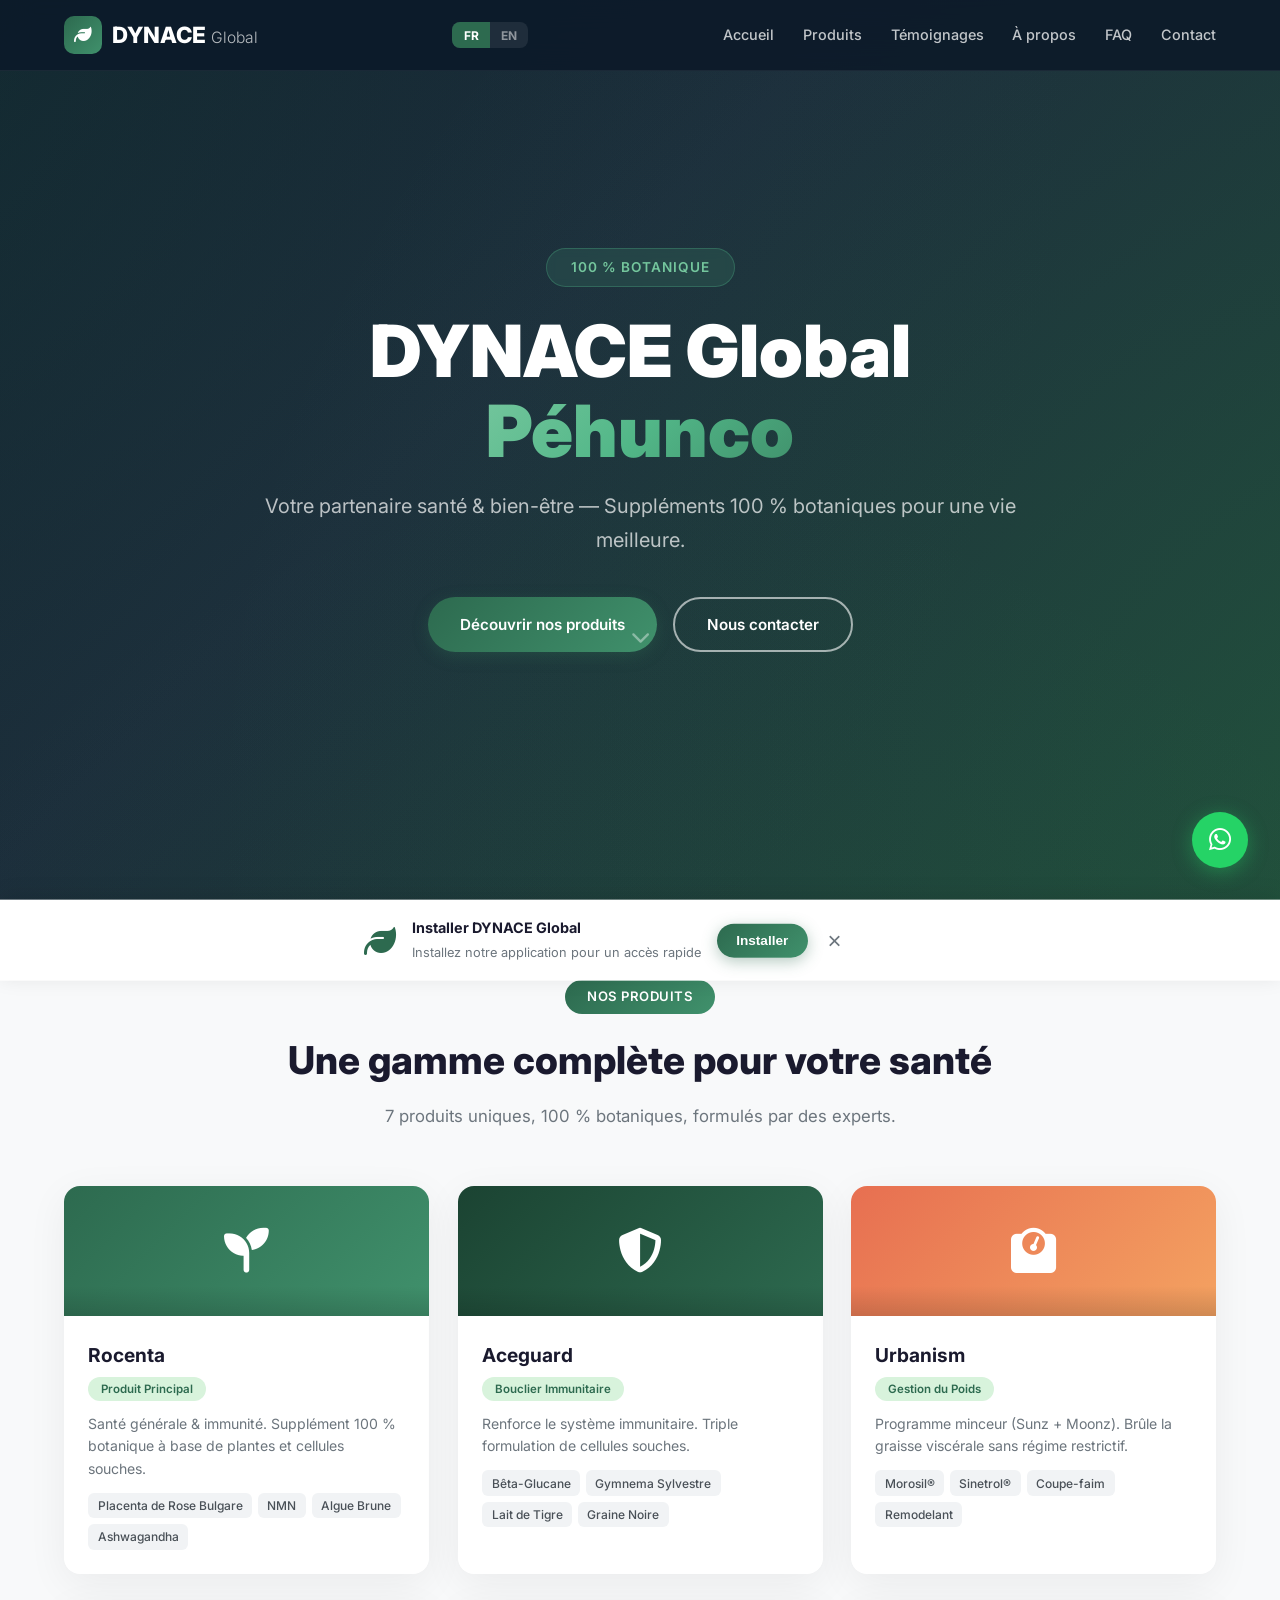
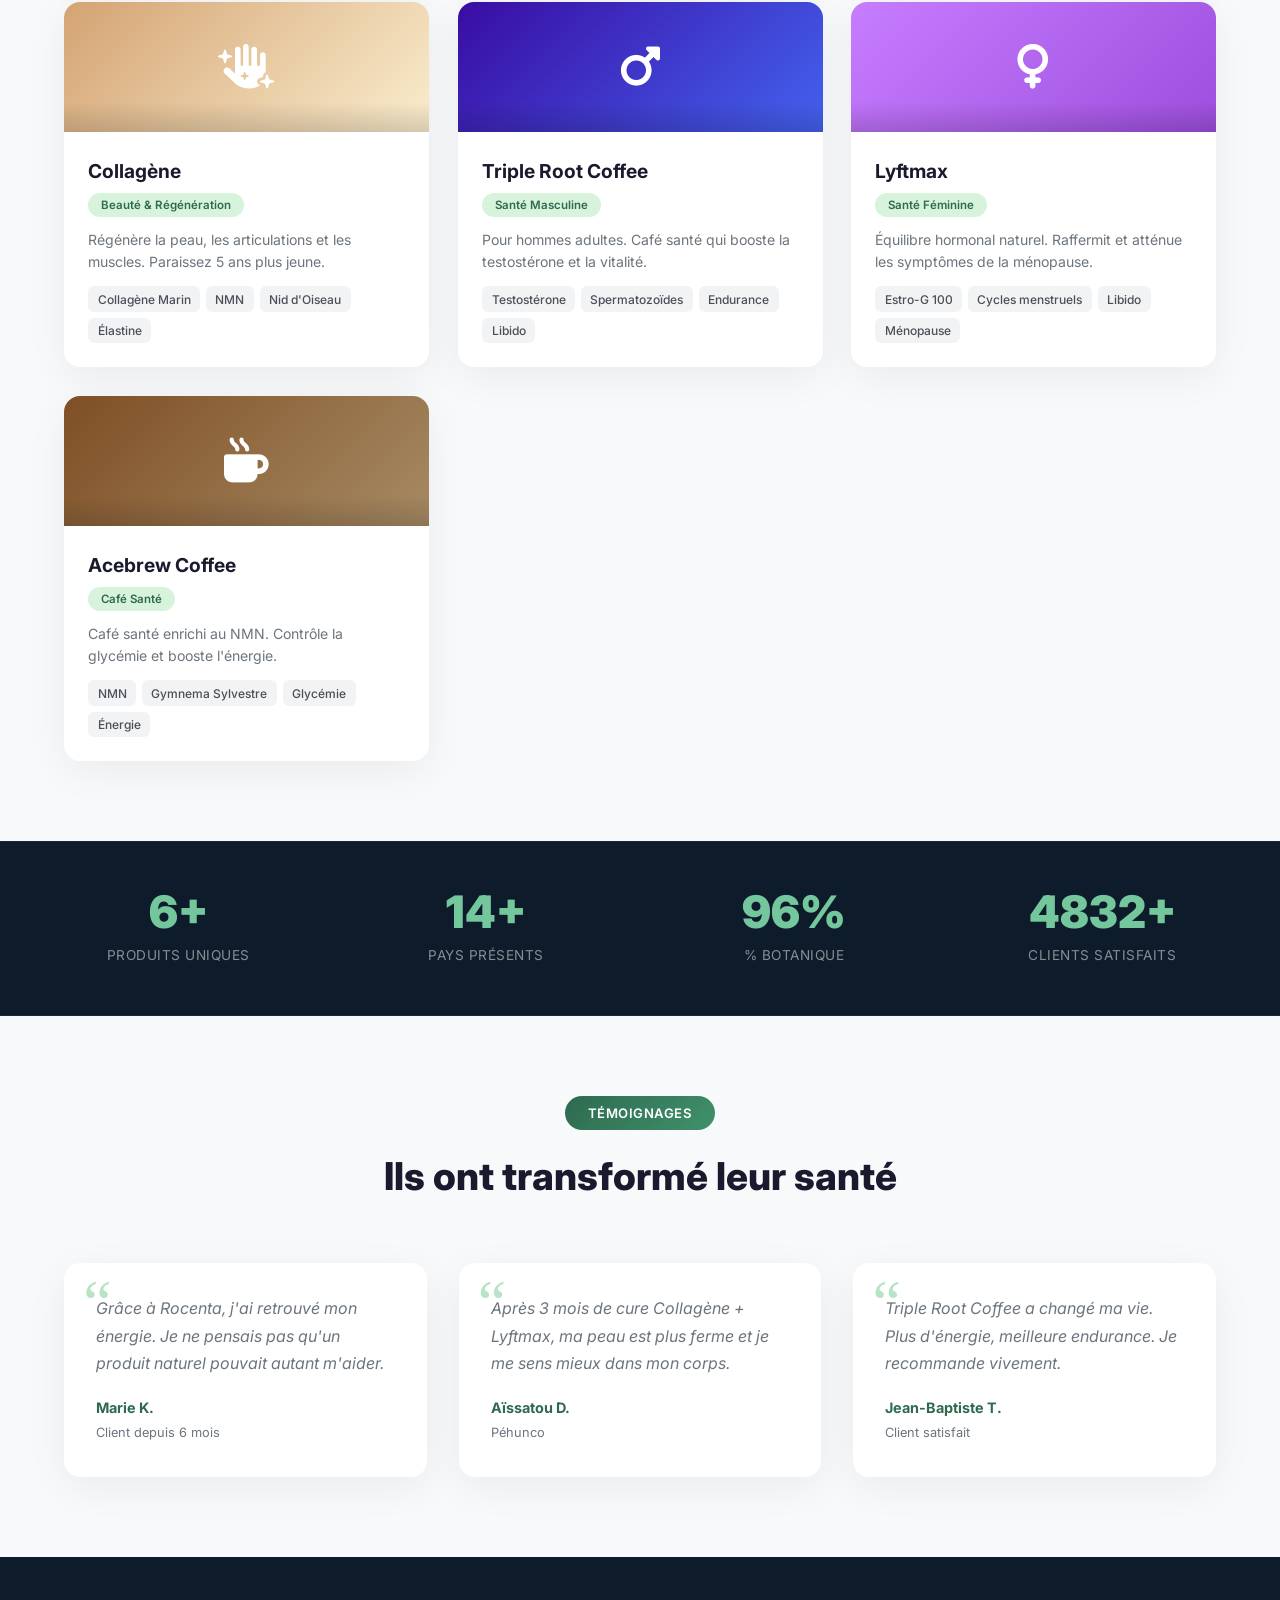
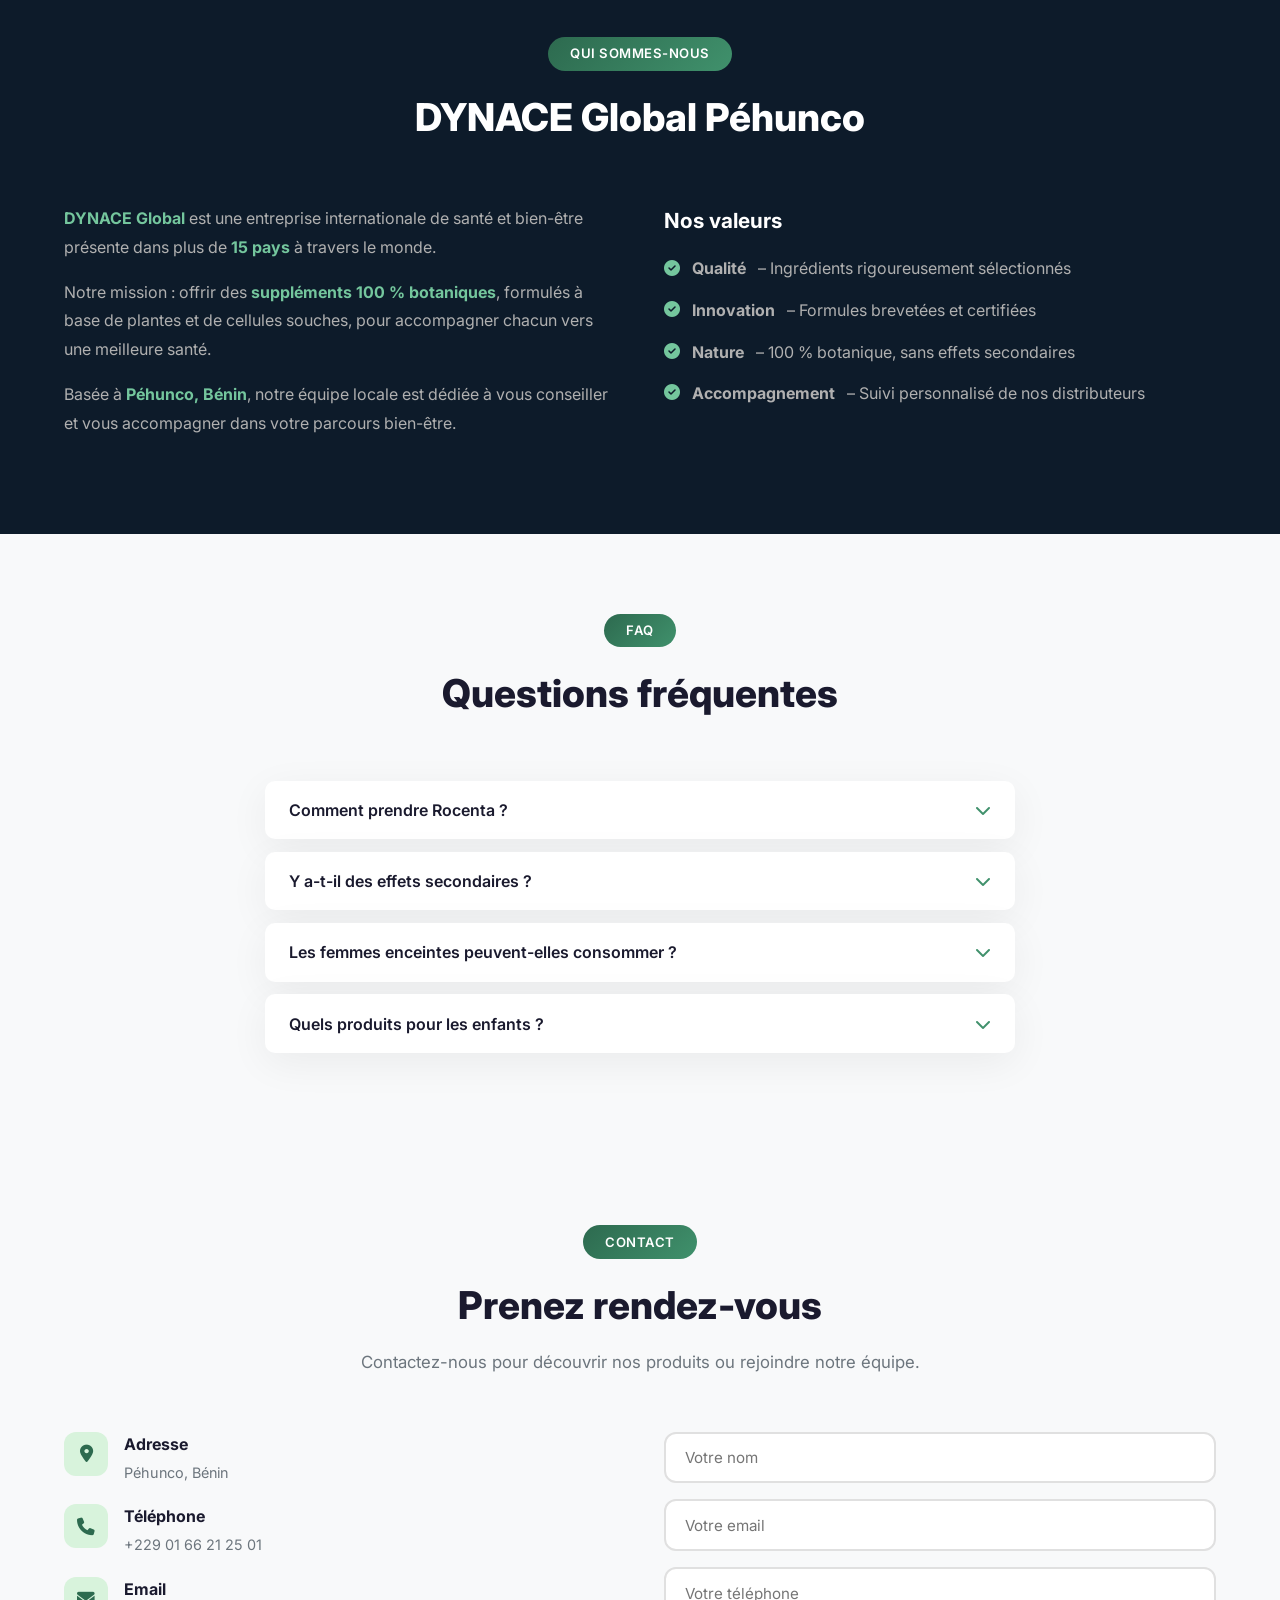
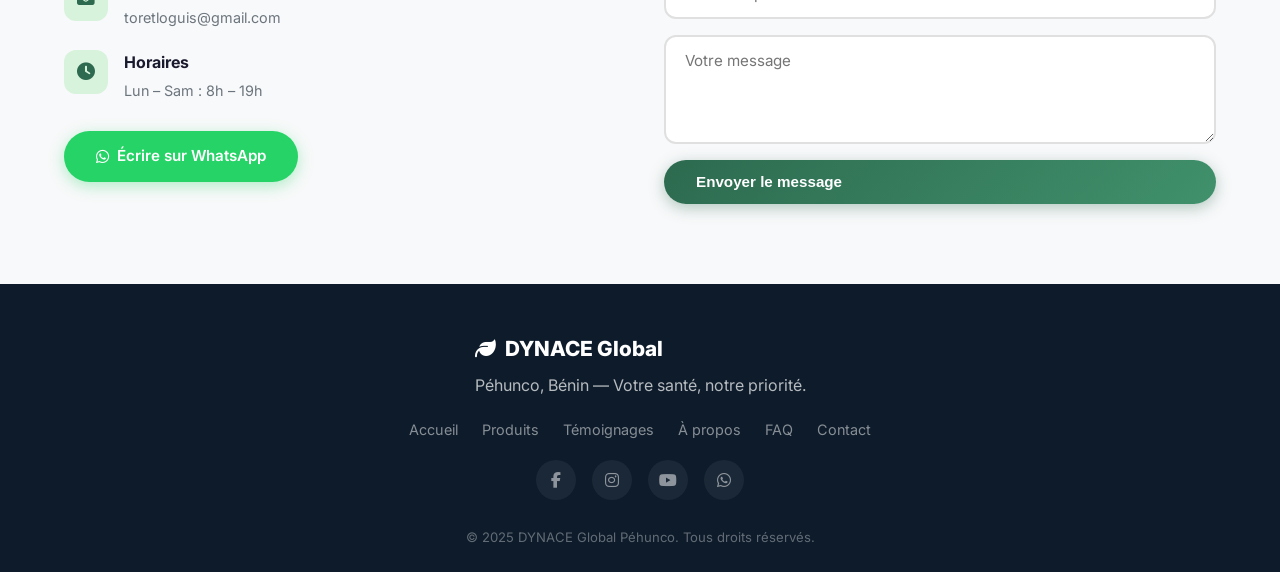
==== commit ad92e764: "Mise à jour contact : tél +229 01 66 21 25 01, email toretloguis@gmail.com" ====
--- a/index.html
+++ b/index.html
@@ -155,18 +155,18 @@
                 </div>
                 <div class="contact-item">
                     <i class="fas fa-phone"></i>
-                    <div><strong data-i18n="contact_phone">Téléphone</strong><span>+229 01 23 45 67</span></div>
+                    <div><strong data-i18n="contact_phone">Téléphone</strong>                    <span>+229 01 66 21 25 01</span></div>
                 </div>
                 <div class="contact-item">
                     <i class="fas fa-envelope"></i>
-                    <div><strong data-i18n="contact_email">Email</strong><span>contact@dynace-pehunco.com</span></div>
+                    <div><strong data-i18n="contact_email">Email</strong>                    <span>toretloguis@gmail.com</span></div>
                 </div>
                 <div class="contact-item">
                     <i class="fas fa-clock"></i>
                     <div><strong data-i18n="contact_hours">Horaires</strong><span data-i18n="contact_hours_val">Lun – Sam : 8h – 19h</span></div>
                 </div>
                 <div class="contact-cta">
-                    <a href="https://wa.me/22901234567?text=Bonjour%20DYNACE%20Global%20P%C3%A9hunco" target="_blank" rel="noopener" class="btn btn-whatsapp">
+                    <a href="https://wa.me/2290166212501?text=Bonjour%20DYNACE%20Global%20P%C3%A9hunco" target="_blank" rel="noopener" class="btn btn-whatsapp">
                         <i class="fab fa-whatsapp"></i> <span data-i18n="contact_whatsapp">Écrire sur WhatsApp</span>
                     </a>
                 </div>
@@ -184,7 +184,7 @@
 </section>
 
 <!-- ===== WHATSAPP FLOATING ===== -->
-<a href="https://wa.me/22901234567?text=Bonjour%20DYNACE%20Global%20P%C3%A9hunco" target="_blank" rel="noopener" class="whatsapp-float" aria-label="WhatsApp">
+<a href="https://wa.me/2290166212501?text=Bonjour%20DYNACE%20Global%20P%C3%A9hunco" target="_blank" rel="noopener" class="whatsapp-float" aria-label="WhatsApp">
     <i class="fab fa-whatsapp"></i>
 </a>
 
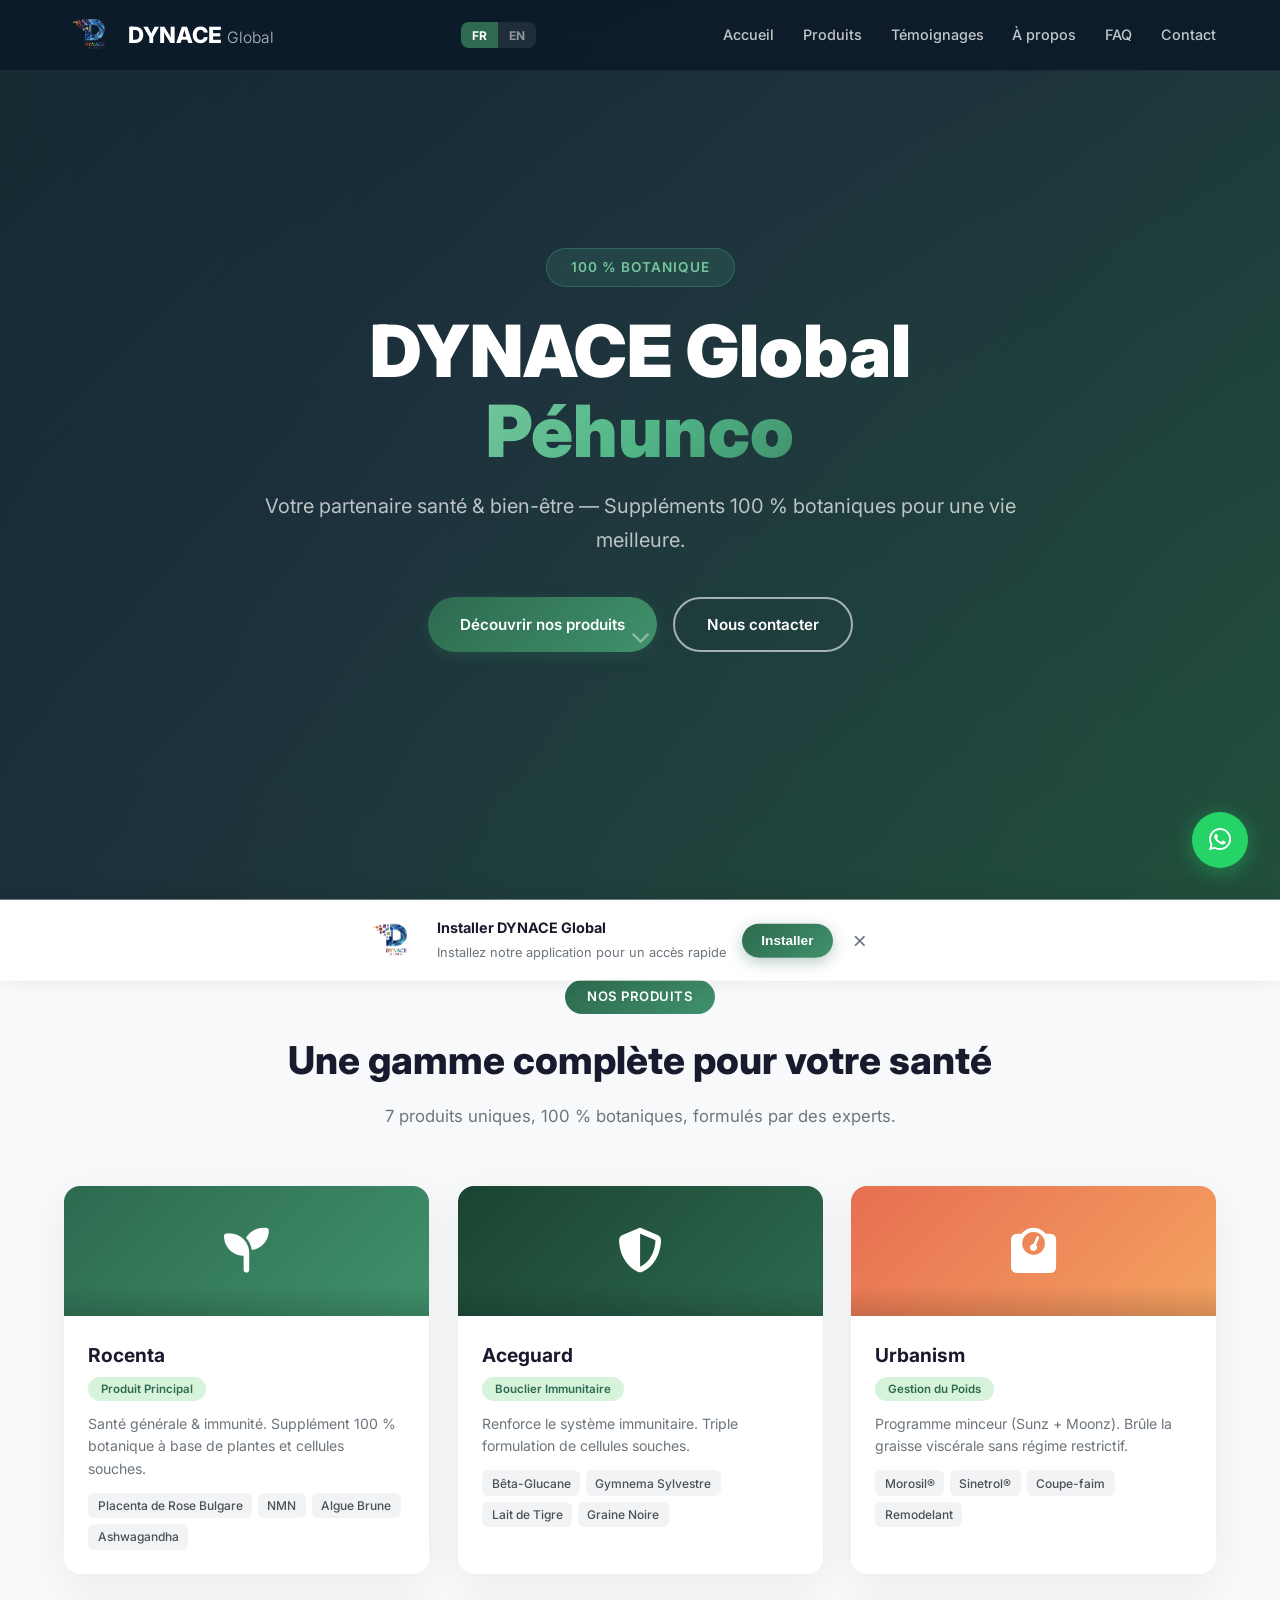
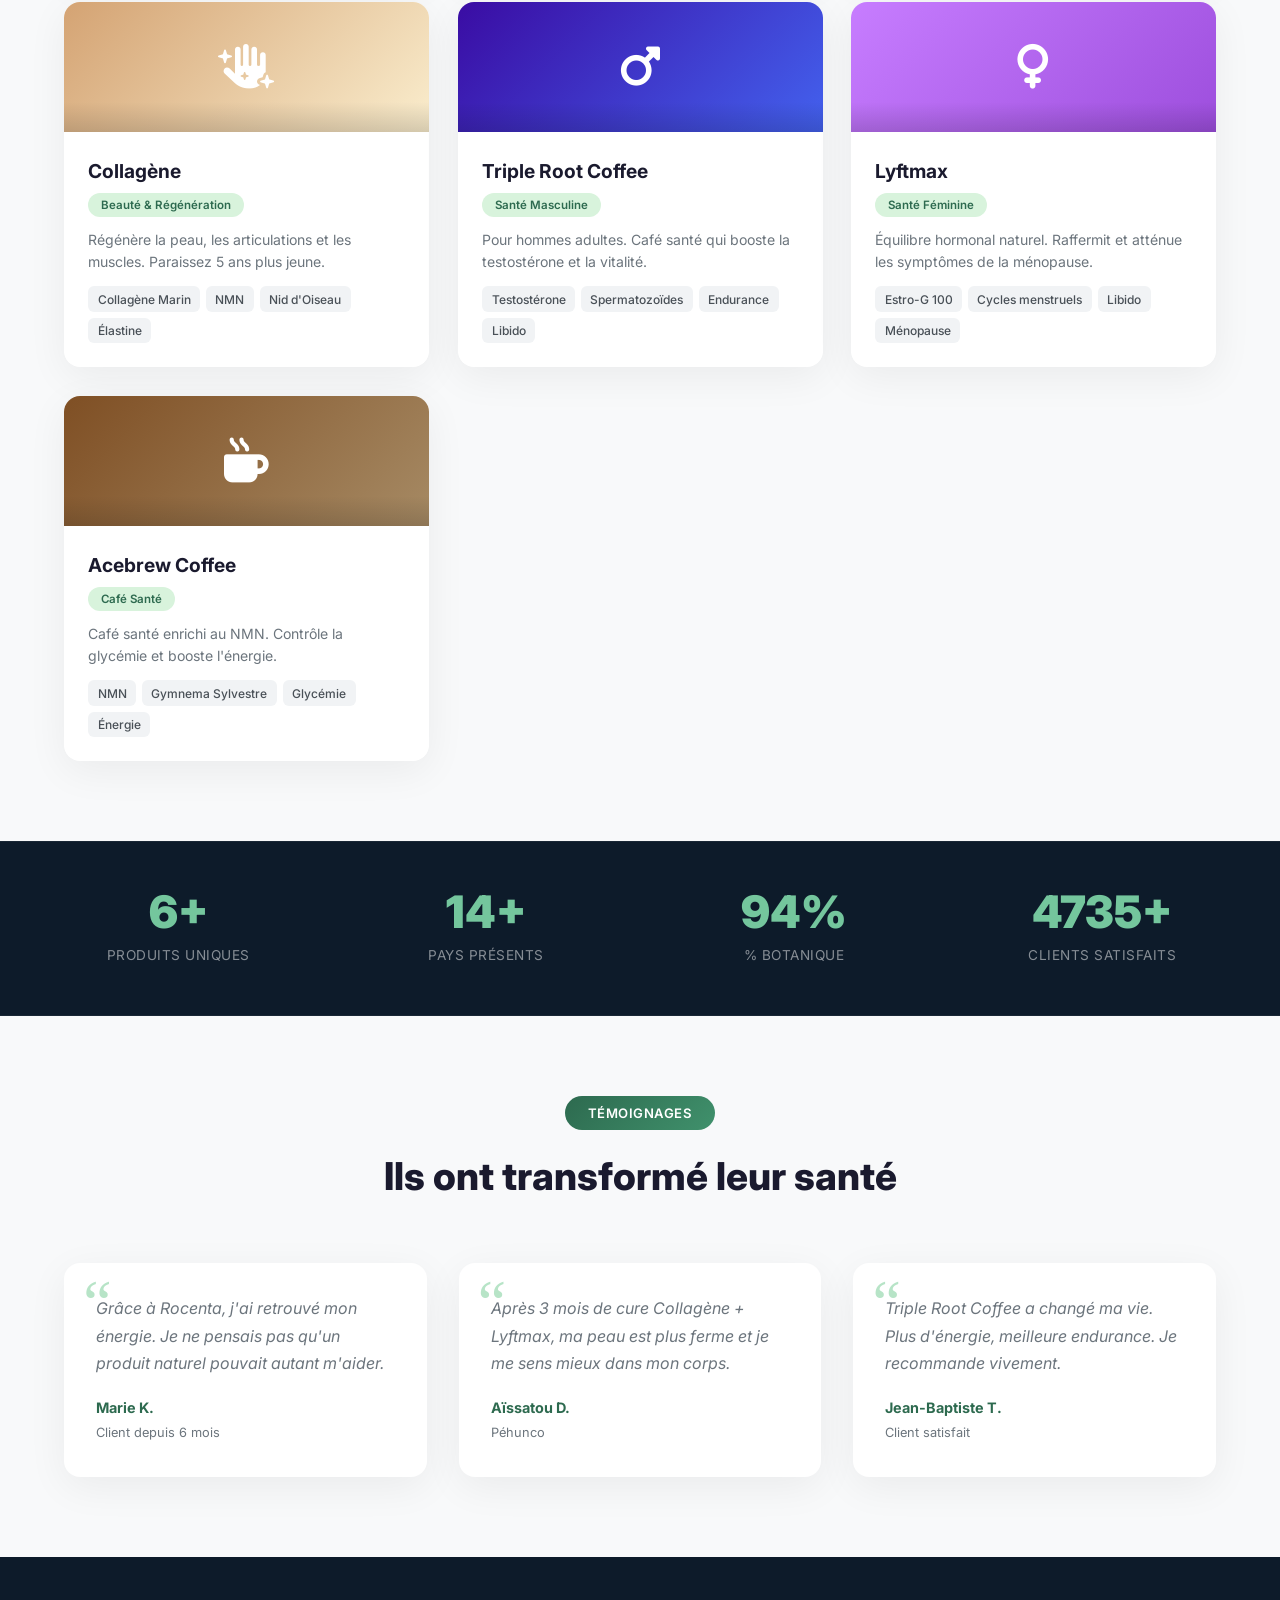
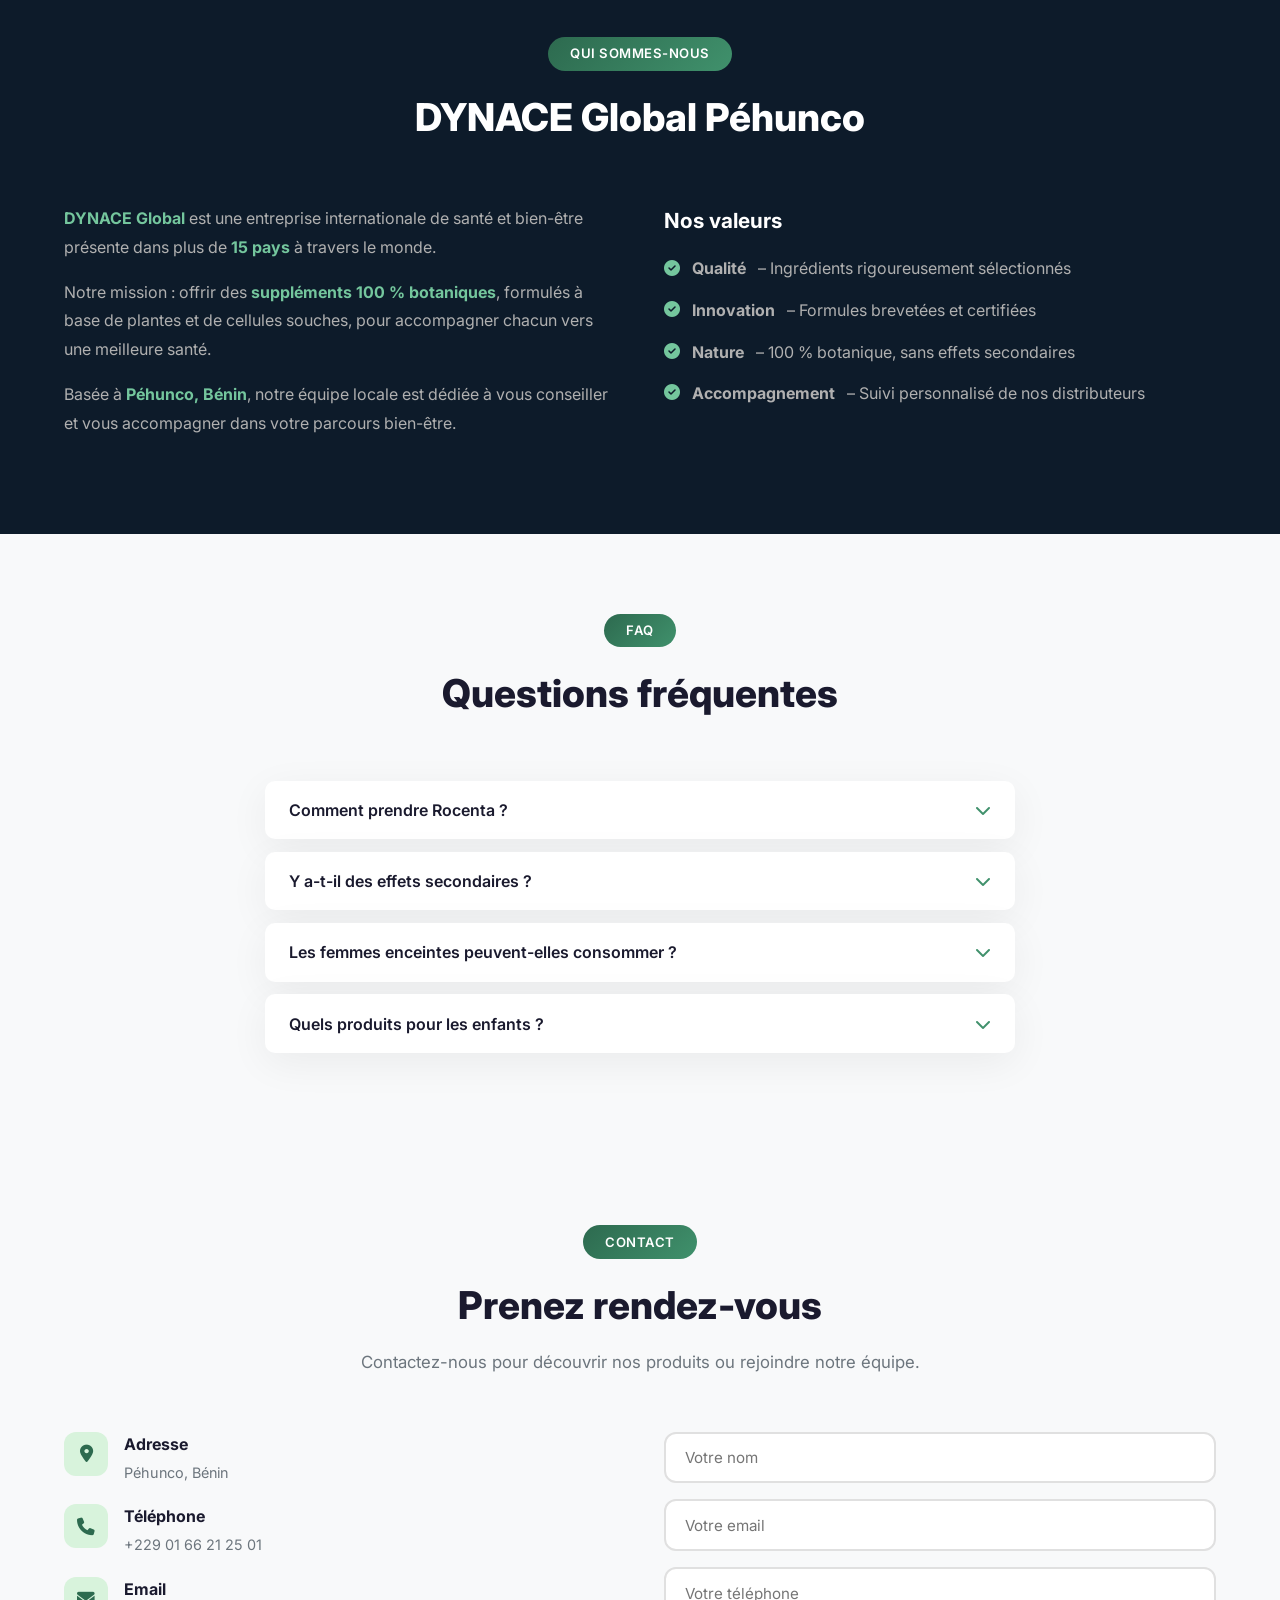
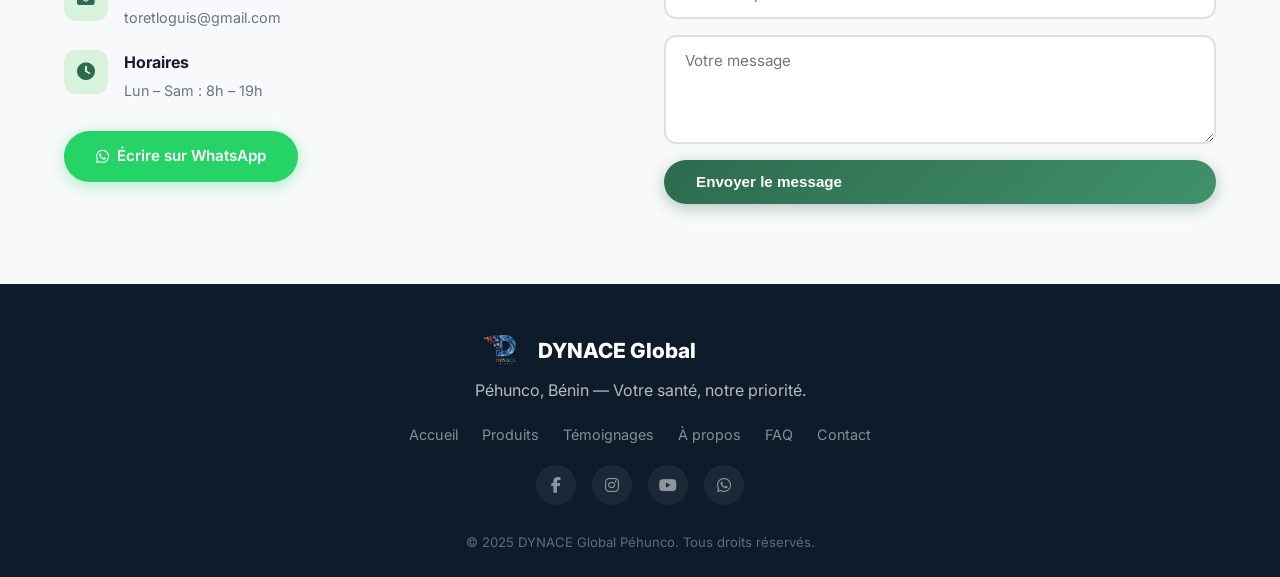
==== commit 8b01b20c: "v3 : logo, formulaire actif, PWA icônes, CI/CD, ESLint/Prettier, IIFE, cache-busting" ====
--- a/index.html
+++ b/index.html
@@ -13,15 +13,16 @@
 <meta property="og:type" content="website" />
 <meta property="og:url" content="https://cideg-dev.github.io/dynace-global-pehunco/" />
 <meta property="og:locale" content="fr_FR" />
+<meta property="og:image" content="Dynace.png" />
 <meta name="theme-color" content="#2d6a4f" />
 <link rel="canonical" href="https://cideg-dev.github.io/dynace-global-pehunco/" />
-<link rel="icon" type="image/svg+xml" href="favicon.svg" />
-<link rel="apple-touch-icon" href="favicon.svg" />
+<link rel="icon" type="image/png" sizes="32x32" href="Dynace1.png" />
+<link rel="apple-touch-icon" href="icon-192.png" />
 <link rel="manifest" href="manifest.json" />
 <link rel="preconnect" href="https://fonts.googleapis.com">
 <link href="https://fonts.googleapis.com/css2?family=Inter:wght@400;500;600;700;800;900&display=swap" rel="stylesheet">
 <link rel="stylesheet" href="https://cdnjs.cloudflare.com/ajax/libs/font-awesome/6.5.0/css/all.min.css">
-<link rel="stylesheet" href="styles.css" />
+<link rel="stylesheet" href="styles.css?v=2" />
 </head>
 <body>
 
@@ -29,7 +30,7 @@
 <header class="header" id="header" role="banner">
     <div class="container header-inner">
         <a href="#" class="logo" aria-label="DYNACE Global accueil">
-            <span class="logo-icon"><i class="fas fa-leaf"></i></span>
+            <img src="Dynace1.png" alt="DYNACE Global" class="logo-img" />
             <span class="logo-text">DYNACE <small>Global</small></span>
         </a>
         <div class="header-right">
@@ -176,6 +177,7 @@
                 <input type="email" id="formEmail" placeholder="Votre email" required data-i18n-placeholder="form_email_ph" />
                 <input type="tel" id="formTel" placeholder="Votre téléphone" data-i18n-placeholder="form_tel_ph" />
                 <textarea id="formMsg" rows="4" placeholder="Votre message" required data-i18n-placeholder="form_msg_ph"></textarea>
+                <input type="hidden" name="_subject" value="Nouveau message DYNACE Global" />
                 <div class="form-error" id="formError"></div>
                 <button type="submit" class="btn btn-primary" id="formSubmit" data-i18n="form_send">Envoyer le message</button>
             </form>
@@ -191,7 +193,7 @@
 <!-- ===== PWA INSTALL BANNER ===== -->
 <div class="pwa-banner" id="pwaBanner">
     <div class="pwa-banner-content">
-        <i class="fas fa-leaf pwa-icon"></i>
+        <img src="Dynace1.png" alt="" class="pwa-icon-img" />
         <div>
             <strong data-i18n="pwa_install_title">Installer DYNACE Global</strong>
             <small data-i18n="pwa_install_desc">Installez notre application pour un accès rapide</small>
@@ -205,7 +207,7 @@
 <footer class="footer" role="contentinfo">
     <div class="container footer-inner">
         <div class="footer-brand">
-            <span class="logo"><i class="fas fa-leaf"></i> DYNACE Global</span>
+            <span class="logo"><img src="Dynace1.png" alt="" class="logo-img" /> DYNACE Global</span>
             <p data-i18n="footer_tagline">Péhunco, Bénin — Votre santé, notre priorité.</p>
         </div>
         <div class="footer-links">
@@ -220,7 +222,7 @@
             <a href="#" aria-label="Facebook"><i class="fab fa-facebook-f"></i></a>
             <a href="#" aria-label="Instagram"><i class="fab fa-instagram"></i></a>
             <a href="#" aria-label="YouTube"><i class="fab fa-youtube"></i></a>
-            <a href="https://wa.me/22901234567" aria-label="WhatsApp"><i class="fab fa-whatsapp"></i></a>
+            <a href="https://wa.me/2290166212501" aria-label="WhatsApp"><i class="fab fa-whatsapp"></i></a>
         </div>
         <p class="footer-copy">&copy; 2025 DYNACE Global Péhunco. <span data-i18n="footer_rights">Tous droits réservés.</span></p>
     </div>
@@ -228,6 +230,6 @@
 
 <button id="scrollTop" class="scroll-top" aria-label="Remonter"><i class="fas fa-arrow-up"></i></button>
 
-<script src="script.js"></script>
+<script src="script.js?v=2"></script>
 </body>
 </html>
--- a/styles.css
+++ b/styles.css
@@ -149,15 +149,11 @@
     color: #fff;
     flex-shrink: 0;
 }
-.logo-icon {
-    display: flex;
-    align-items: center;
-    justify-content: center;
-    width: 38px; height: 38px;
-    background: linear-gradient(135deg, var(--green-700), var(--green-600));
+.logo-img {
+    height: 38px;
+    width: auto;
     border-radius: var(--radius-sm);
-    font-size: 1.1rem;
-    color: #fff;
+    object-fit: contain;
 }
 .logo small { font-weight: 300; font-size: 0.7em; opacity: 0.7; }
 
@@ -604,6 +600,7 @@
     padding: 1rem 1.5rem;
 }
 .pwa-icon { font-size: 2rem; color: var(--green-700); }
+.pwa-icon-img { height: 40px; width: auto; border-radius: 8px; }
 .pwa-banner-content strong { display: block; font-size: 0.9rem; }
 .pwa-banner-content small { color: var(--text-light); font-size: 0.8rem; }
 .pwa-banner .btn { flex-shrink: 0; }
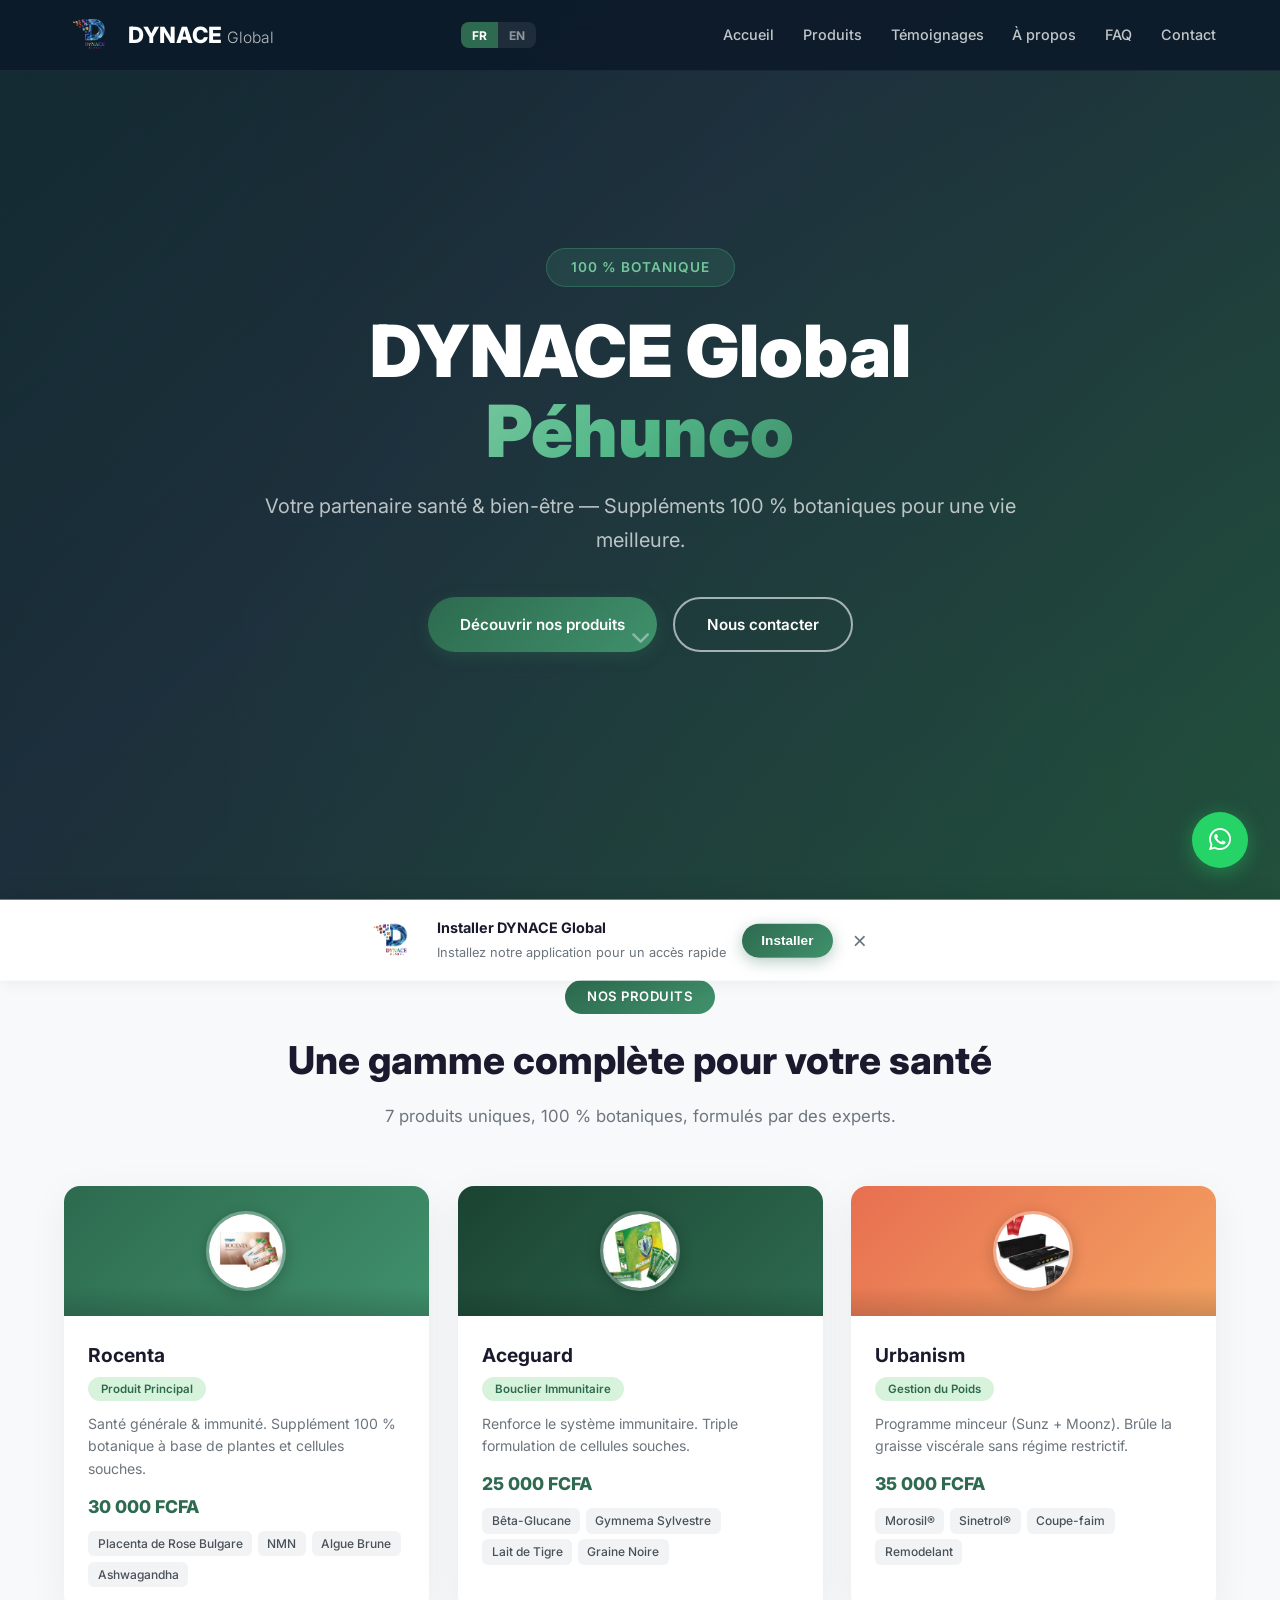
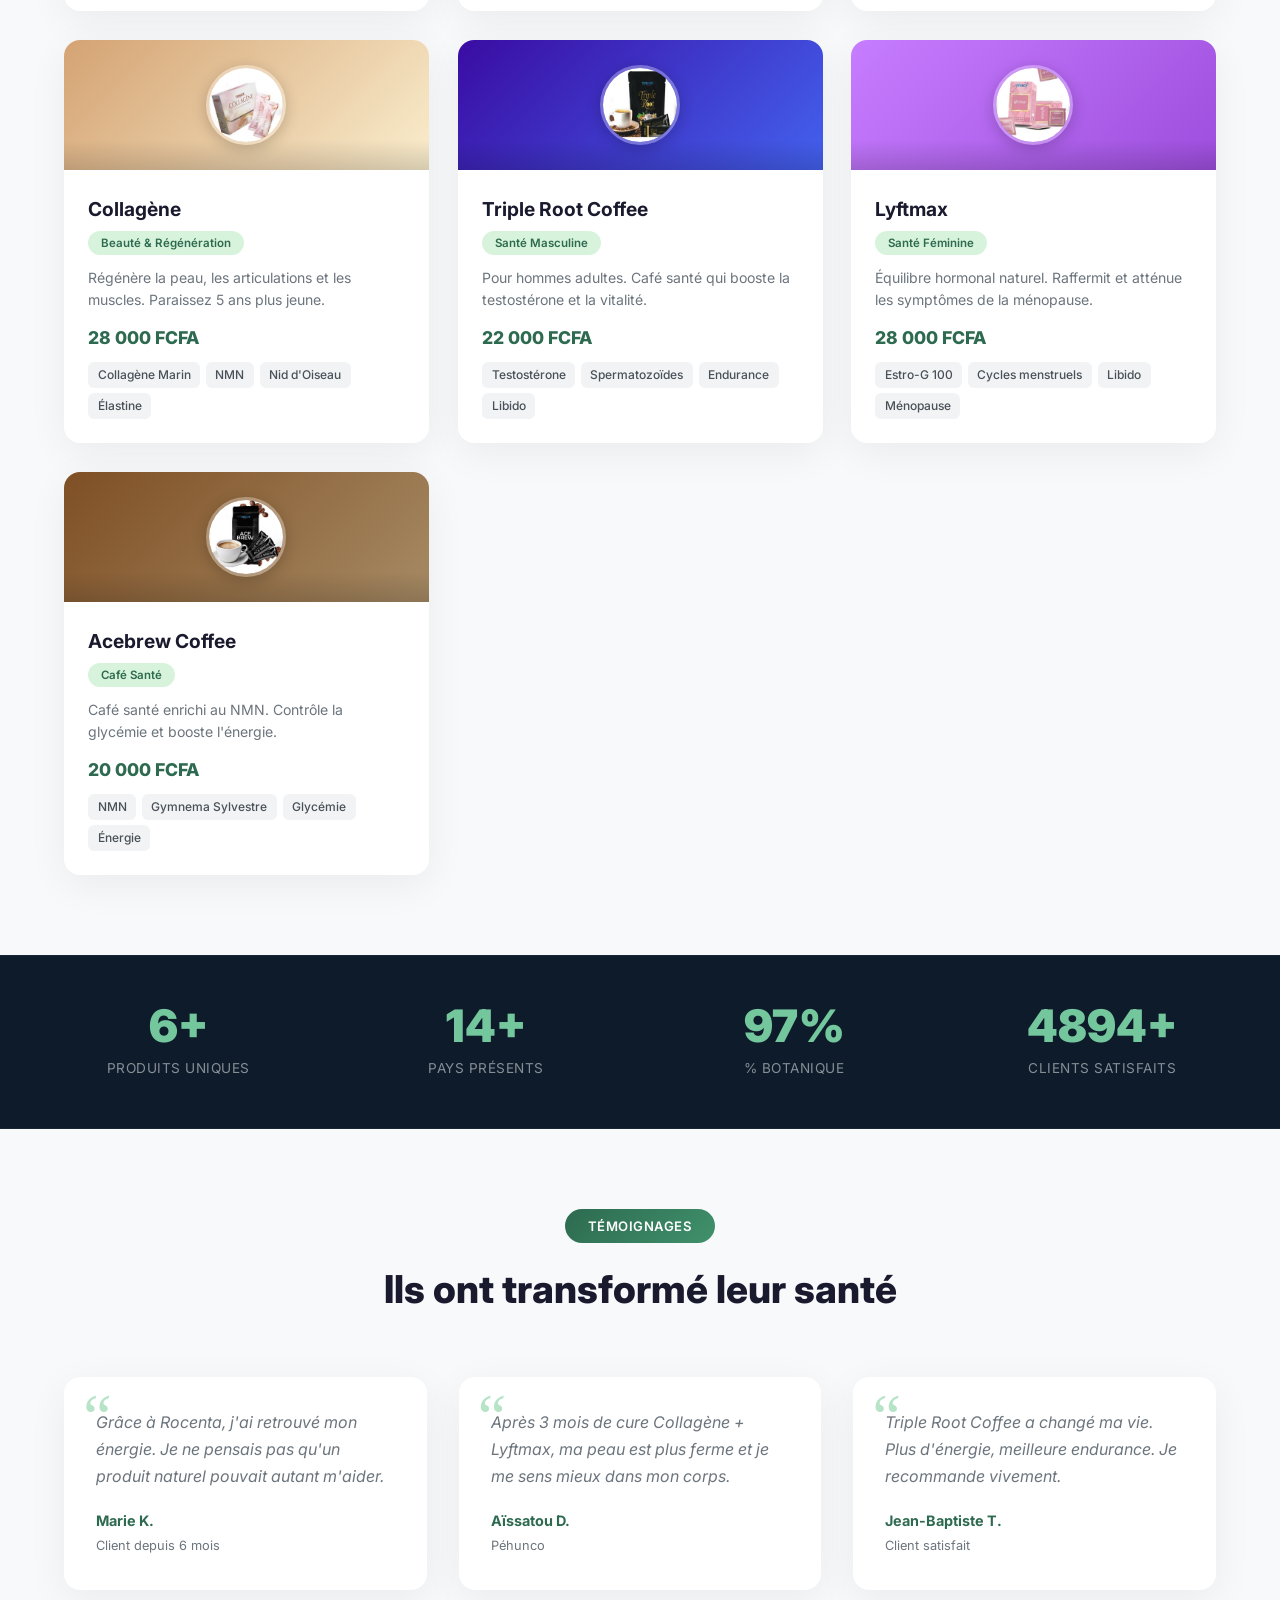
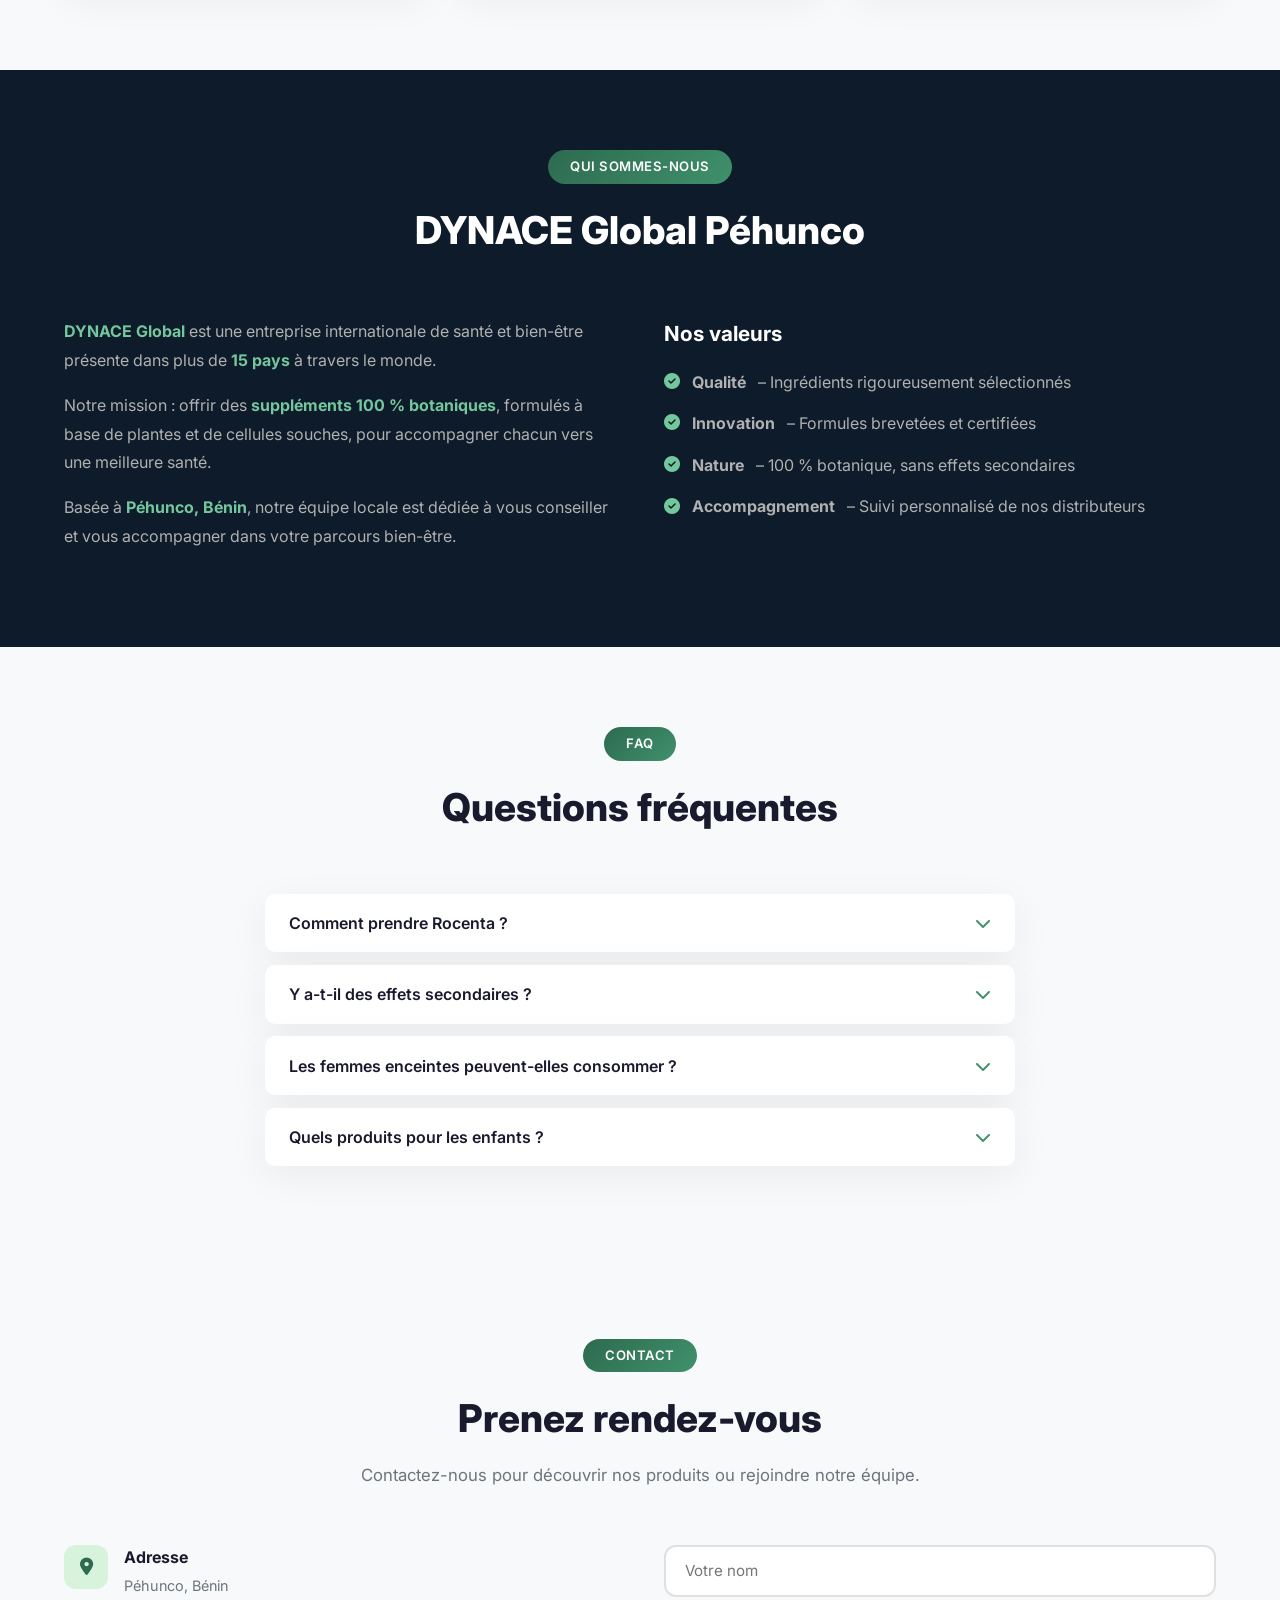
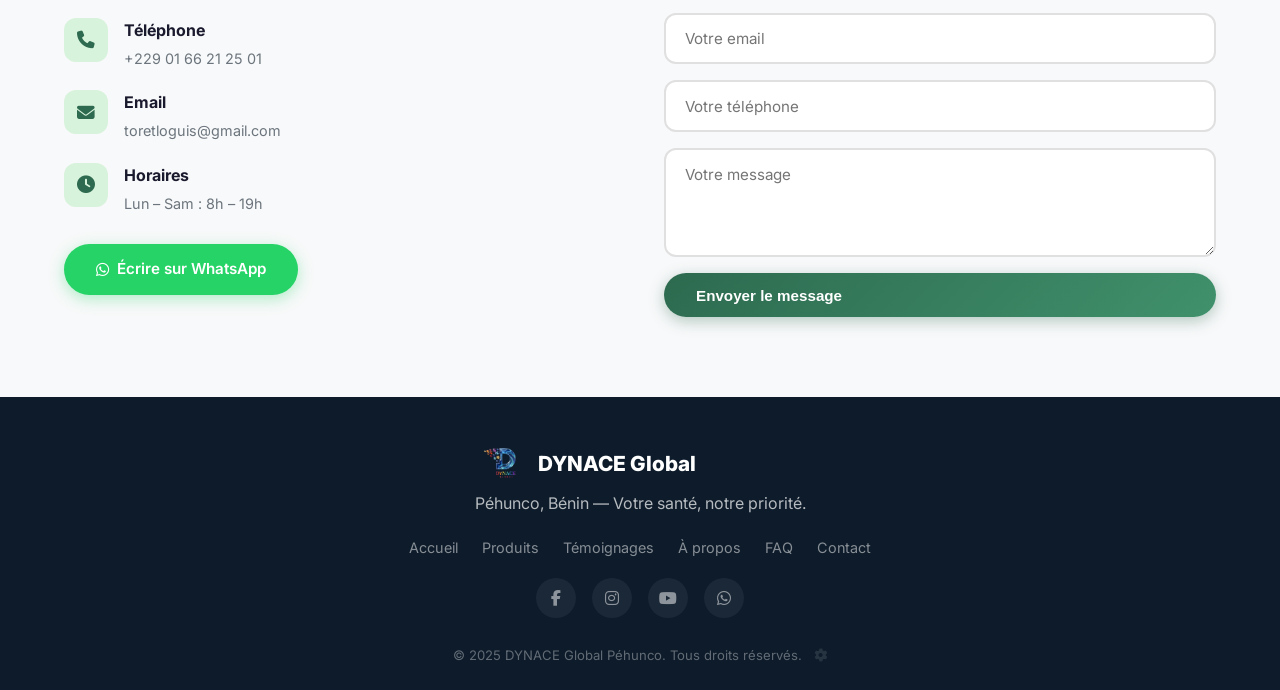
==== commit 3d24e177: "v7 : bouton admin dans footer, mot de passe changé" ====
--- a/index.html
+++ b/index.html
@@ -224,7 +224,7 @@
             <a href="#" aria-label="YouTube"><i class="fab fa-youtube"></i></a>
             <a href="https://wa.me/2290166212501" aria-label="WhatsApp"><i class="fab fa-whatsapp"></i></a>
         </div>
-        <p class="footer-copy">&copy; 2025 DYNACE Global Péhunco. <span data-i18n="footer_rights">Tous droits réservés.</span></p>
+        <p class="footer-copy">&copy; 2025 DYNACE Global Péhunco. <span data-i18n="footer_rights">Tous droits réservés.</span> <a href="admin.html" class="admin-link" aria-label="Administration"><i class="fas fa-cog"></i></a></p>
     </div>
 </footer>
 
--- a/styles.css
+++ b/styles.css
@@ -646,6 +646,8 @@
     color: #fff;
 }
 .footer-copy { font-size: 0.82rem; opacity: 0.5; margin-top: 0.5rem; }
+.footer-copy .admin-link { opacity: 0.3; margin-left: 0.5rem; transition: opacity 0.3s; }
+.footer-copy .admin-link:hover { opacity: 1; }
 
 /* ===== SCROLL TOP ===== */
 .scroll-top {
@@ -668,6 +670,145 @@
 }
 .scroll-top.visible { opacity: 1; visibility: visible; transform: translateY(0); }
 .scroll-top:hover { transform: translateY(-3px); }
+
+/* ===== PRODUCT DETAIL ===== */
+.product-detail { min-height: 60vh; }
+.pd-hero {
+    padding: 8rem 0 4rem;
+    color: #fff;
+    position: relative;
+}
+.pd-hero-content { position: relative; z-index: 1; }
+.pd-back {
+    display: inline-block;
+    color: rgba(255,255,255,0.7);
+    font-size: 0.9rem;
+    margin-bottom: 2rem;
+    transition: color 0.3s;
+}
+.pd-back:hover { color: #fff; }
+.pd-hero-inner {
+    display: flex;
+    align-items: center;
+    gap: 2rem;
+}
+.pd-image {
+    width: 160px;
+    height: auto;
+    border-radius: var(--radius);
+    box-shadow: 0 8px 30px rgba(0,0,0,0.25);
+    flex-shrink: 0;
+    object-fit: cover;
+    aspect-ratio: 750/1085;
+}
+.pd-icon {
+    width: 80px; height: 80px;
+    display: flex;
+    align-items: center;
+    justify-content: center;
+    background: rgba(255,255,255,0.15);
+    border-radius: 20px;
+    font-size: 2.4rem;
+    flex-shrink: 0;
+}
+.produit-thumb {
+    width: 80px;
+    height: 80px;
+    border-radius: 50%;
+    object-fit: cover;
+    display: block;
+    border: 3px solid rgba(255,255,255,0.3);
+    box-shadow: 0 4px 15px rgba(0,0,0,0.2);
+}
+.produit-prix {
+    font-size: 1.1rem;
+    font-weight: 800;
+    color: var(--green-700);
+    margin-bottom: 0.6rem;
+}
+.pd-price {
+    font-size: 1.5rem;
+    font-weight: 800;
+    color: #fff;
+    margin-top: 0.5rem;
+    background: rgba(255,255,255,0.15);
+    display: inline-block;
+    padding: 0.3rem 1.2rem;
+    border-radius: 50px;
+}
+.pd-tag {
+    display: inline-block;
+    background: rgba(255,255,255,0.15);
+    backdrop-filter: blur(4px);
+    padding: 0.3rem 1rem;
+    border-radius: 50px;
+    font-size: 0.78rem;
+    font-weight: 600;
+    letter-spacing: 0.5px;
+    text-transform: uppercase;
+    margin-bottom: 0.5rem;
+}
+.pd-title {
+    font-size: clamp(1.8rem, 4vw, 2.8rem);
+    font-weight: 900;
+}
+.pd-grid {
+    display: flex;
+    flex-direction: column;
+    gap: 2.5rem;
+    max-width: 800px;
+    margin: 0 auto;
+}
+.pd-section-title {
+    font-size: 1.3rem;
+    font-weight: 700;
+    color: var(--green-700);
+    margin-bottom: 1rem;
+    padding-bottom: 0.5rem;
+    border-bottom: 2px solid var(--green-100);
+}
+.pd-text {
+    color: var(--text-light);
+    line-height: 1.8;
+    font-size: 1rem;
+}
+.pd-usage-box {
+    background: var(--green-100);
+    border-radius: var(--radius);
+    padding: 1.5rem;
+    display: flex;
+    gap: 1rem;
+    align-items: flex-start;
+}
+.pd-usage-box i {
+    font-size: 1.5rem;
+    color: var(--green-700);
+    flex-shrink: 0;
+    margin-top: 0.2rem;
+}
+.pd-usage-box p {
+    color: var(--text);
+    line-height: 1.7;
+}
+.pd-tags {
+    display: flex;
+    flex-wrap: wrap;
+    gap: 0.6rem;
+}
+.pd-tag-item {
+    background: var(--green-100);
+    color: var(--green-800);
+    padding: 0.4rem 1rem;
+    border-radius: 8px;
+    font-size: 0.85rem;
+    font-weight: 600;
+}
+.pd-cta {
+    display: flex;
+    gap: 1rem;
+    flex-wrap: wrap;
+    padding-top: 1rem;
+}
 
 /* ===== REVEAL ANIMATION ===== */
 .reveal {
